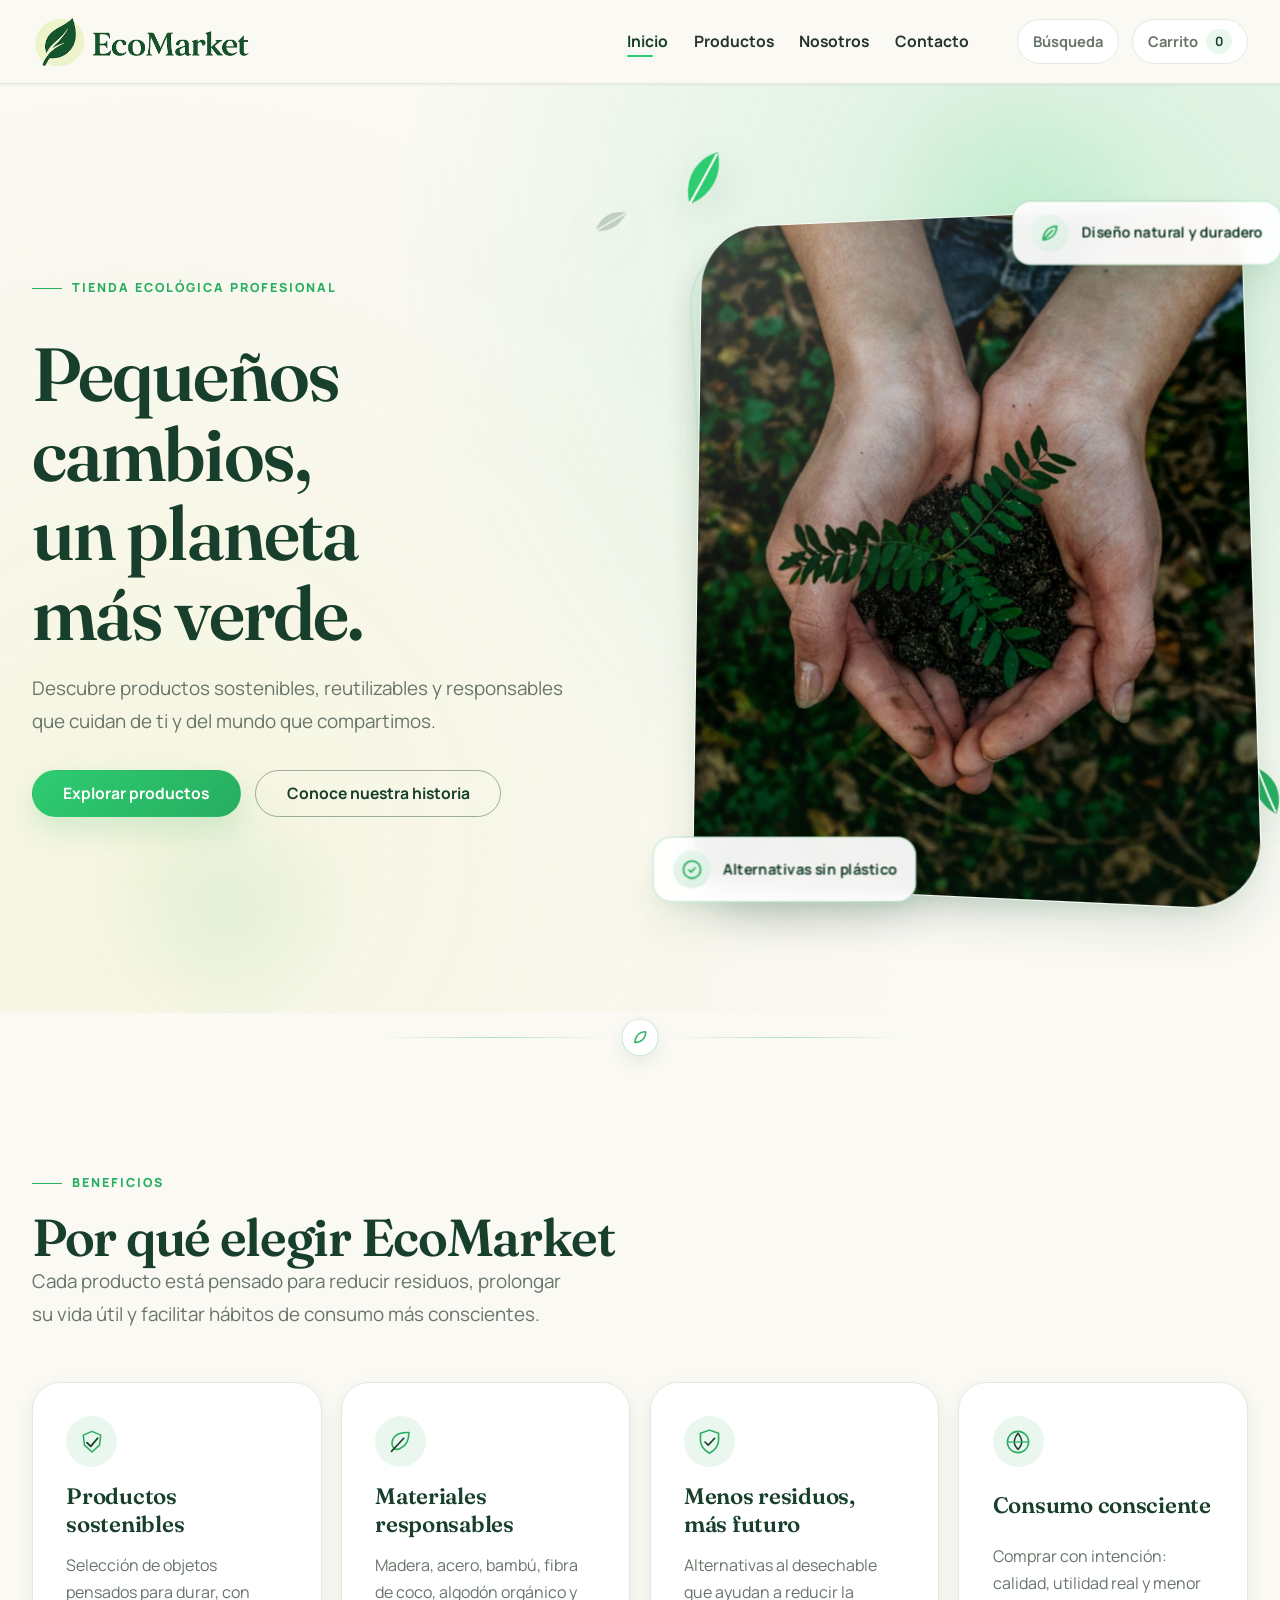
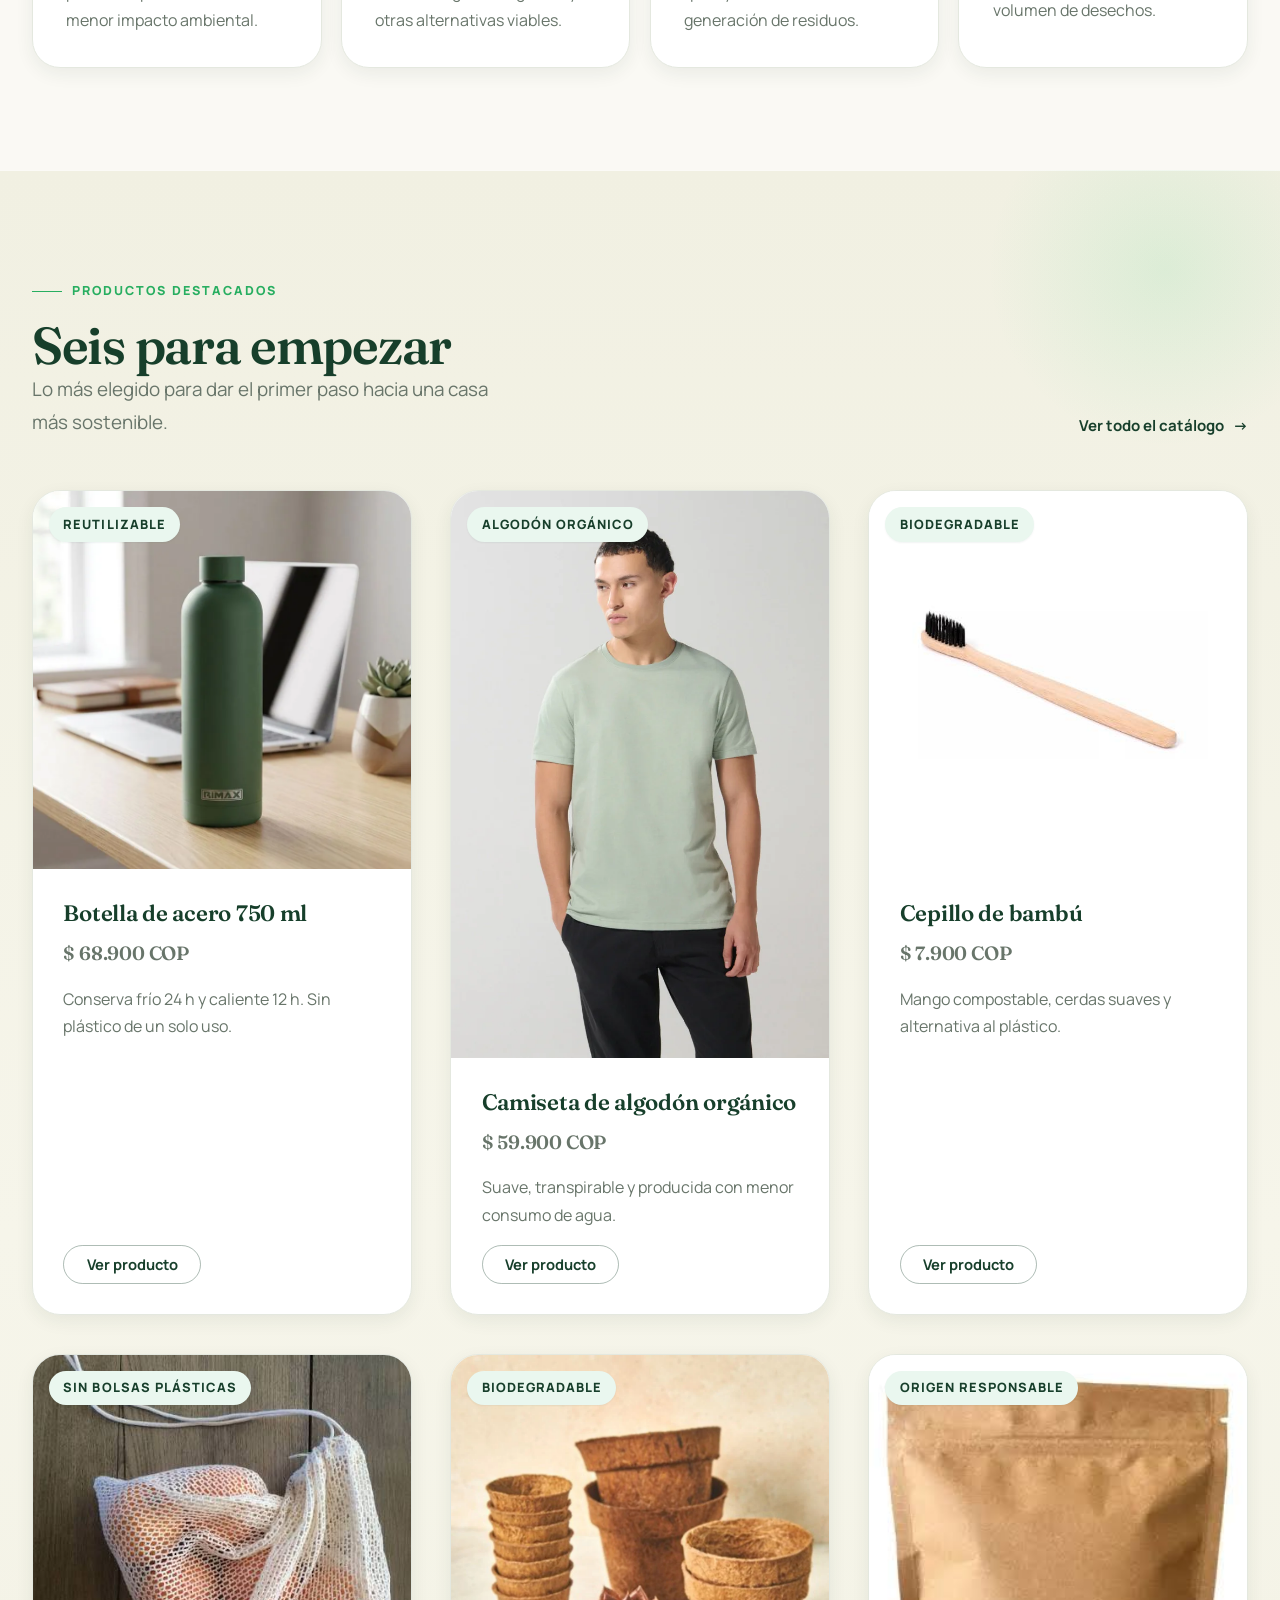
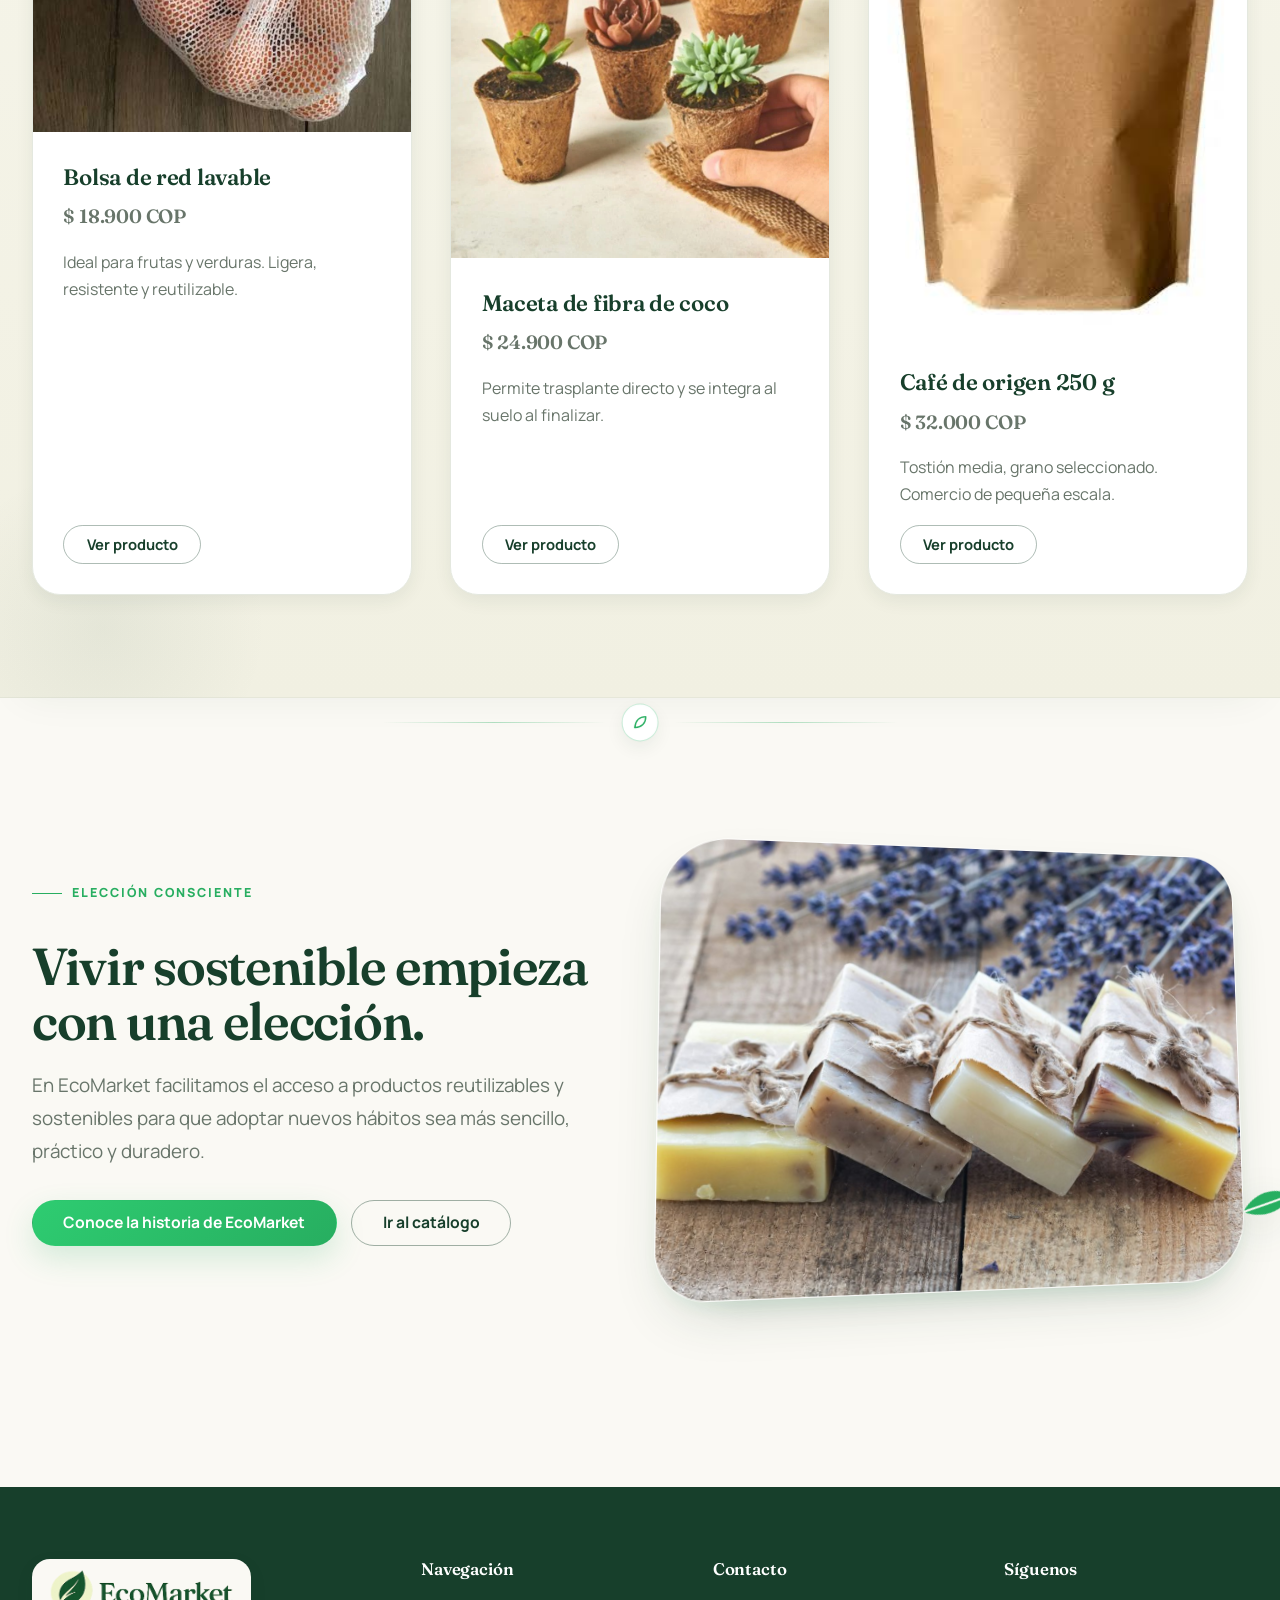
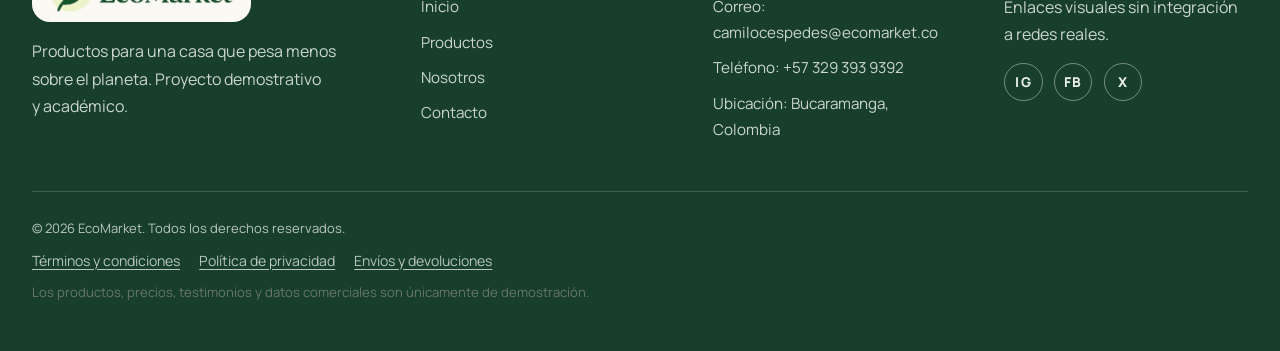
==== index.html @ c34a841c "first commit" ====
<!doctype html>
<html lang="es">
  <head>
    <meta charset="utf-8" />
    <meta name="viewport" content="width=device-width, initial-scale=1" />
    <title>Inicio | EcoMarket</title>
    <meta
      name="description"
      content="EcoMarket: tienda en línea de productos ecológicos, reutilizables y sostenibles para un consumo consciente."
    />
    <link rel="preconnect" href="https://fonts.googleapis.com" />
    <link rel="preconnect" href="https://fonts.gstatic.com" crossorigin />
    <link
      href="https://fonts.googleapis.com/css2?family=Fraunces:wght@500;600;700&family=Manrope:wght@400;500;600;700&display=swap"
      rel="stylesheet"
    />
    <link rel="stylesheet" href="css/main.css" />
    <link rel="stylesheet" href="css/layout.css" />
    <link rel="stylesheet" href="css/components.css" />
    <link rel="stylesheet" href="css/animations.css" />
    <link rel="icon" type="image/svg+xml" href="img/icons/ecomarket-icon.svg" />
    <link rel="alternate icon" href="img/icons/ecomarket-icon.svg" />
  </head>
  <body>
    <a href="#contenido" class="saltar">Saltar al contenido</a>
    <header class="cabecera">
      <div class="cabecera__contenedor">
        <a class="brand" href="index.html" aria-label="EcoMarket, ir al inicio">
          <img class="brand__logo" src="img/logo.png" alt="EcoMarket" />
        </a>
        <input type="checkbox" id="menu-toggle" class="menu-toggle" />
        <label for="menu-toggle" class="menu-boton">
          <span class="menu-boton__lineas">
            <span></span>
            <span></span>
            <span></span>
          </span>
          <span>Menú</span>
        </label>
        <nav class="navegacion" aria-label="Navegación principal">
          <ul class="navegacion__lista">
            <li>
              <a href="index.html" class="navegacion__enlace" aria-current="page"
                >Inicio</a
              >
            </li>
            <li>
              <a href="views/productos.html" class="navegacion__enlace">Productos</a>
            </li>
            <li>
              <a href="views/sobre-nosotros.html" class="navegacion__enlace">Nosotros</a>
            </li>
            <li>
              <a href="views/contacto.html" class="navegacion__enlace">Contacto</a>
            </li>
          </ul>
          <div class="navegacion__acciones">
            <a href="#destacados" class="accion-visual" aria-label="Ir a productos destacados">
              <span>Búsqueda</span>
            </a>
            <a href="#destacados" class="accion-visual" aria-label="Ver carrito de compras">
              <span>Carrito</span>
              <span class="accion-visual__punto">0</span>
            </a>
          </div>
        </nav>
      </div>
    </header>
    <main id="contenido">
      <section class="hero">
        <div class="hero__ambiente" aria-hidden="true">
          <span class="hero__orbe hero__orbe--uno"></span>
          <span class="hero__orbe hero__orbe--dos"></span>
          <span class="hoja-3d hoja-3d--tres">
            <svg viewBox="0 0 64 64" fill="none">
              <path
                d="M54 10C32 10 14 24 12 48c24-2 38-20 42-38Z"
                fill="currentColor"
              />
              <path
                d="M12 48C26 36 38 24 52 12"
                stroke="#faf9f4"
                stroke-width="2.5"
                stroke-linecap="round"
              />
            </svg>
          </span>
        </div>
        <div class="contenedor hero__contenedor">
          <div class="hero__contenido parallax-hero-text">
            <span class="eyebrow">Tienda ecológica profesional</span>
            <h1>Pequeños cambios, un planeta más verde.</h1>
            <p class="lead">
              Descubre productos sostenibles, reutilizables y responsables que cuidan
              de ti y del mundo que compartimos.
            </p>
            <div class="hero__acciones">
              <a href="views/productos.html" class="btn btn--primario">
                Explorar productos
              </a>
              <a href="views/sobre-nosotros.html" class="btn btn--secundario">
                Conoce nuestra historia
              </a>
            </div>
          </div>
          <div class="hero__media">
            <div class="hero__capa-fondo parallax-hero-bg" aria-hidden="true"></div>
            <span class="hoja-3d hoja-3d--uno" aria-hidden="true">
              <svg viewBox="0 0 64 64" fill="none">
                <path
                  d="M54 10C30 10 12 26 10 52c26-2 42-20 44-42Z"
                  fill="currentColor"
                />
                <path
                  d="M11 51C25 38 39 25 52 12"
                  stroke="#faf9f4"
                  stroke-width="2.5"
                  stroke-linecap="round"
                />
              </svg>
            </span>
            <span class="hoja-3d hoja-3d--dos" aria-hidden="true">
              <svg viewBox="0 0 64 64" fill="none">
                <path
                  d="M12 12c24 0 40 16 42 40C28 50 14 34 12 12Z"
                  fill="currentColor"
                />
                <path
                  d="M52 50C38 38 25 25 14 14"
                  stroke="#faf9f4"
                  stroke-width="2.5"
                  stroke-linecap="round"
                />
              </svg>
            </span>
            <div class="hero__insignia-3d hero__insignia-3d--superior" aria-hidden="true">
              <span class="hero__insignia-icono">
                <svg viewBox="0 0 24 24" fill="none">
                  <path
                    d="M20 4C11 4 5 10 4 20c10-1 16-7 16-16Z"
                    stroke="currentColor"
                    stroke-width="2"
                    stroke-linejoin="round"
                  />
                  <path
                    d="M4 20L15 9"
                    stroke="currentColor"
                    stroke-width="2"
                    stroke-linecap="round"
                  />
                </svg>
              </span>
              <span>Diseño natural y duradero</span>
            </div>
            <div class="hero__marco parallax-hero-media">
              <img
                src="img/hero/hero-manos.jpg"
                alt="Manos sosteniendo productos reutilizables en un entorno natural"
                loading="eager"
              />
            </div>
            <div class="hero__insignia-3d hero__insignia-3d--inferior" aria-hidden="true">
              <span class="hero__insignia-icono">
                <svg viewBox="0 0 24 24" fill="none">
                  <path
                    d="M12 22c5.523 0 10-4.477 10-10S17.523 2 12 2 2 6.477 2 12s4.477 10 10 10Z"
                    stroke="currentColor"
                    stroke-width="2"
                  />
                  <path
                    d="m8.5 12.5 2.5 2.5 4.5-5"
                    stroke="currentColor"
                    stroke-width="2"
                    stroke-linecap="round"
                    stroke-linejoin="round"
                  />
                </svg>
              </span>
              <span>Alternativas sin plástico</span>
            </div>
          </div>
        </div>
      </section>

      <div class="separador-organico" aria-hidden="true">
        <span class="separador-organico__hoja">
          <svg viewBox="0 0 24 24" fill="none">
            <path
              d="M19 5C11 5 6 10 5 19c9-1 14-6 14-14Z"
              stroke="currentColor"
              stroke-width="1.8"
              stroke-linejoin="round"
            />
          </svg>
        </span>
      </div>

      <section class="seccion scroll-reveal">
        <div class="contenedor">
          <div class="encabezado-seccion scroll-title">
            <div>
              <span class="eyebrow">Beneficios</span>
              <h2>Por qué elegir EcoMarket</h2>
              <p class="lead">
                Cada producto está pensado para reducir residuos, prolongar su vida
                útil y facilitar hábitos de consumo más conscientes.
              </p>
            </div>
          </div>
          <ul class="malla-beneficios">
            <li class="tarjeta-beneficio scroll-card">
              <span class="tarjeta-beneficio__icono">
                <img
                  src="img/icons/sostenible}.svg"
                  alt="Icono de productos sostenibles"
                />
              </span>
              <h3>Productos sostenibles</h3>
              <p>
                Selección de objetos pensados para durar, con menor impacto
                ambiental.
              </p>
            </li>
            <li class="tarjeta-beneficio scroll-card">
              <span class="tarjeta-beneficio__icono">
                <img
                  src="img/icons/materiales.svg"
                  alt="Icono de materiales responsables"
                />
              </span>
              <h3>Materiales responsables</h3>
              <p>
                Madera, acero, bambú, fibra de coco, algodón orgánico y otras
                alternativas viables.
              </p>
            </li>
            <li class="tarjeta-beneficio scroll-card">
              <span class="tarjeta-beneficio__icono">
                <img
                  src="img/icons/menos residuos.svg"
                  alt="Icono de menos residuos"
                />
              </span>
              <h3>Menos residuos, más futuro</h3>
              <p>
                Alternativas al desechable que ayudan a reducir la generación de
                residuos.
              </p>
            </li>
            <li class="tarjeta-beneficio scroll-card">
              <span class="tarjeta-beneficio__icono">
                <img
                  src="img/icons/consumocomsiente.svg"
                  alt="Icono de consumo consciente"
                />
              </span>
              <h3>Consumo consciente</h3>
              <p>
                Comprar con intención: calidad, utilidad real y menor volumen de
                desechos.
              </p>
            </li>
          </ul>
        </div>
      </section>

      <section class="seccion seccion--suave" id="destacados">
        <div class="contenedor">
          <div class="encabezado-seccion encabezado-seccion--entre scroll-title">
            <div>
              <span class="eyebrow">Productos destacados</span>
              <h2>Seis para empezar</h2>
              <p class="lead">
                Lo más elegido para dar el primer paso hacia una casa más
                sostenible.
              </p>
            </div>
            <a href="views/productos.html" class="enlace-flecha">
              Ver todo el catálogo <span aria-hidden="true">→</span>
            </a>
          </div>
          <ul class="malla-destacados">
            <li class="tarjeta-producto scroll-card">
              <div class="tarjeta-producto__media">
                <img
                  class="scroll-image-product"
                  src="img/products/botella-ecologica.webp"
                  alt="Botella de acero inoxidable 750 ml"
                  loading="lazy"
                />
                <span class="etiqueta etiqueta--eco">Reutilizable</span>
              </div>
              <div class="tarjeta-producto__contenido">
                <div class="tarjeta-producto__cabecera">
                  <h3>Botella de acero 750 ml</h3>
                  <p class="precio">$ 68.900 COP</p>
                </div>
                <p>Conserva frío 24 h y caliente 12 h. Sin plástico de un solo uso.</p>
                <a href="views/productos.html" class="btn btn--terciario"
                  >Ver producto</a
                >
              </div>
            </li>
            <li class="tarjeta-producto scroll-card">
              <div class="tarjeta-producto__media">
                <img
                  class="scroll-image-product"
                  src="img/products/camiseta-estampada-algodon.webp"
                  alt="Camiseta de algodón orgánico"
                  loading="lazy"
                />
                <span class="etiqueta etiqueta--eco">Algodón orgánico</span>
              </div>
              <div class="tarjeta-producto__contenido">
                <div class="tarjeta-producto__cabecera">
                  <h3>Camiseta de algodón orgánico</h3>
                  <p class="precio">$ 59.900 COP</p>
                </div>
                <p>Suave, transpirable y producida con menor consumo de agua.</p>
                <a href="views/productos.html" class="btn btn--terciario"
                  >Ver producto</a
                >
              </div>
            </li>
            <li class="tarjeta-producto scroll-card">
              <div class="tarjeta-producto__media">
                <img
                  class="scroll-image-product"
                  src="img/products/cepillobambu.jpg"
                  alt="Cepillo dental de bambú"
                  loading="lazy"
                />
                <span class="etiqueta etiqueta--eco">Biodegradable</span>
              </div>
              <div class="tarjeta-producto__contenido">
                <div class="tarjeta-producto__cabecera">
                  <h3>Cepillo de bambú</h3>
                  <p class="precio">$ 7.900 COP</p>
                </div>
                <p>Mango compostable, cerdas suaves y alternativa al plástico.</p>
                <a href="views/productos.html" class="btn btn--terciario"
                  >Ver producto</a
                >
              </div>
            </li>
            <li class="tarjeta-producto scroll-card">
              <div class="tarjeta-producto__media">
                <img
                  class="scroll-image-product"
                  src="img/products/bolsa-mallas.jpg"
                  alt="Bolsa de red lavable"
                  loading="lazy"
                />
                <span class="etiqueta etiqueta--eco">Sin bolsas plásticas</span>
              </div>
              <div class="tarjeta-producto__contenido">
                <div class="tarjeta-producto__cabecera">
                  <h3>Bolsa de red lavable</h3>
                  <p class="precio">$ 18.900 COP</p>
                </div>
                <p>Ideal para frutas y verduras. Ligera, resistente y reutilizable.</p>
                <a href="views/productos.html" class="btn btn--terciario"
                  >Ver producto</a
                >
              </div>
            </li>
            <li class="tarjeta-producto scroll-card">
              <div class="tarjeta-producto__media">
                <img
                  class="scroll-image-product"
                  src="img/products/maceta.webp"
                  alt="Maceta de fibra de coco"
                  loading="lazy"
                />
                <span class="etiqueta etiqueta--eco">Biodegradable</span>
              </div>
              <div class="tarjeta-producto__contenido">
                <div class="tarjeta-producto__cabecera">
                  <h3>Maceta de fibra de coco</h3>
                  <p class="precio">$ 24.900 COP</p>
                </div>
                <p>Permite trasplante directo y se integra al suelo al finalizar.</p>
                <a href="views/productos.html" class="btn btn--terciario"
                  >Ver producto</a
                >
              </div>
            </li>
            <li class="tarjeta-producto scroll-card">
              <div class="tarjeta-producto__media">
                <img
                  class="scroll-image-product"
                  src="img/products/bolsacafe.jpg"
                  alt="Café de origen tostado"
                  loading="lazy"
                />
                <span class="etiqueta etiqueta--eco">Origen responsable</span>
              </div>
              <div class="tarjeta-producto__contenido">
                <div class="tarjeta-producto__cabecera">
                  <h3>Café de origen 250 g</h3>
                  <p class="precio">$ 32.000 COP</p>
                </div>
                <p>Tostión media, grano seleccionado. Comercio de pequeña escala.</p>
                <a href="views/productos.html" class="btn btn--terciario"
                  >Ver producto</a
                >
              </div>
            </li>
          </ul>
        </div>
      </section>

      <div class="separador-organico" aria-hidden="true">
        <span class="separador-organico__hoja">
          <svg viewBox="0 0 24 24" fill="none">
            <path
              d="M19 5C11 5 6 10 5 19c9-1 14-6 14-14Z"
              stroke="currentColor"
              stroke-width="1.8"
              stroke-linejoin="round"
            />
          </svg>
        </span>
      </div>

      <section class="seccion">
        <div class="contenedor">
          <div class="bloque-sostenible scroll-section">
            <div class="bloque-sostenible__contenido scroll-reveal">
              <span class="eyebrow">Elección consciente</span>
              <h2>Vivir sostenible empieza con una elección.</h2>
              <p class="lead">
                En EcoMarket facilitamos el acceso a productos reutilizables y
                sostenibles para que adoptar nuevos hábitos sea más sencillo,
                práctico y duradero.
              </p>
              <div class="hero__acciones">
                <a href="views/sobre-nosotros.html" class="btn btn--primario">
                  Conoce la historia de EcoMarket
                </a>
                <a href="views/productos.html" class="btn btn--secundario">
                  Ir al catálogo
                </a>
              </div>
            </div>
            <div class="bloque-sostenible__media">
              <div class="hero__capa-fondo" aria-hidden="true"></div>
              <span class="hoja-3d hoja-3d--dos" aria-hidden="true">
                <svg viewBox="0 0 64 64" fill="none">
                  <path
                    d="M54 10C30 10 12 26 10 52c26-2 42-20 44-42Z"
                    fill="currentColor"
                  />
                  <path
                    d="M11 51C25 38 39 25 52 12"
                    stroke="#faf9f4"
                    stroke-width="2.5"
                    stroke-linecap="round"
                  />
                </svg>
              </span>
              <div class="bloque-sostenible__marco">
                <img
                  class="scroll-image"
                  src="img/hero/materiales-jabones.jpg"
                  alt="Jabones sólidos, esponjas naturales y productos de cuidado personal ecológicos"
                  loading="lazy"
                />
              </div>
            </div>
          </div>
        </div>
      </section>
    </main>

    <footer class="pie">
      <div class="contenedor pie__contenedor">
        <div class="pie__superior">
          <div class="pie__marca">
            <a class="brand brand--footer" href="index.html" aria-label="EcoMarket, ir al inicio">
              <img class="brand__logo brand__logo--footer" src="img/logo.png" alt="EcoMarket" />
            </a>
            <p class="pie__texto">
              Productos para una casa que pesa menos sobre el planeta. Proyecto
              demostrativo y académico.
            </p>
          </div>
          <div class="pie__bloque">
            <h3 class="pie__titulo">Navegación</h3>
            <ul class="pie__lista">
              <li><a href="index.html">Inicio</a></li>
              <li><a href="views/productos.html">Productos</a></li>
              <li><a href="views/sobre-nosotros.html">Nosotros</a></li>
              <li><a href="views/contacto.html">Contacto</a></li>
            </ul>
          </div>
          <div class="pie__bloque">
            <h3 class="pie__titulo">Contacto</h3>
            <ul class="pie__lista">
              <li>Correo: camilocespedes@ecomarket.co</li>
              <li>Teléfono: +57 329 393 9392</li>
              <li>Ubicación: Bucaramanga, Colombia</li>
            </ul>
          </div>
          <div class="pie__bloque">
            <h3 class="pie__titulo">Síguenos</h3>
            <p class="pie__texto">
              Enlaces visuales sin integración a redes reales.
            </p>
            <ul class="pie__redes">
              <li>
                <a
                  class="pie__red"
                  href="https://www.instagram.com/?hl=es"
                  aria-label="Instagram (enlace demostrativo)"
                  >IG</a
                >
              </li>
              <li>
                <a
                  class="pie__red"
                  href="https://www.facebook.com/?locale=es_LA"
                  aria-label="Facebook (enlace demostrativo)"
                  >FB</a
                >
              </li>
              <li>
                <a
                  class="pie__red"
                  href="https://x.com/?lang=es"
                  aria-label="X (enlace demostrativo)"
                  >X</a
                >
              </li>
            </ul>
          </div>
        </div>
        <div class="pie__inferior">
          <small>© 2026 EcoMarket. Todos los derechos reservados.</small>
          <div class="pie__legal">
            <a href="#">Términos y condiciones </a>
            <a href="#">Política de privacidad </a>
            <a href="#">Envíos y devoluciones </a>
          </div>
          <p class="nota">
            Los productos, precios, testimonios y datos comerciales son
            únicamente de demostración.
          </p>
        </div>
      </div>
    </footer>
  </body>
</html>
---- css/main.css ----
/* ==========================================================================
   EcoMarket — main.css
   Reset, variables, tipografía y estilos globales.
   Proyecto de demostración: HTML5 + CSS3, sin JavaScript.
   ========================================================================== */

/* --------------------------------------------------------------------------
   1. Variables de diseño
   -------------------------------------------------------------------------- */
:root {
  /* Paleta de marca */
  --verde: #2ecc71;
  --verde-oscuro: #27ae60;
  --verde-profundo: #173f2b;
  --beige: #f5f5dc;
  --fondo: #faf9f4;
  --blanco: #ffffff;
  --texto: #26352b;
  --texto-suave: #68756a;
  --borde: #e4e8df;

  /* Tintes derivados para superficies y estados */
  --verde-tinte: #eaf7ef;
  --verde-tinte-2: #dcefe3;
  --beige-suave: #f1f0e2;
  --beige-oscuro: #e9e7d5;
  --rojo: #b4453c;
  --rojo-tinte: #fbeeec;
  --ambar: #c98a3c;

  /* Tipografía */
  --fuente-titulo: "Fraunces", "Iowan Old Style", "Palatino Linotype",
    "Book Antiqua", Georgia, serif;
  --fuente-texto: "Manrope", "Segoe UI", system-ui, -apple-system, sans-serif;

  /* Medidas y ritmo */
  --ancho: 1240px;
  --radio-xs: 8px;
  --radio-sm: 12px;
  --radio: 18px;
  --radio-lg: 28px;
  --radio-xl: 40px;
  --radio-full: 999px;
  --seccion: clamp(3.75rem, 8vw, 7rem);
  --cabecera-alto: 5.2rem;

  /* Sombras suaves y profundidad 3D */
  --sombra-xs: 0 1px 2px rgba(23, 63, 43, 0.06);
  --sombra-sm: 0 6px 18px rgba(23, 63, 43, 0.07);
  --sombra-md: 0 14px 34px rgba(23, 63, 43, 0.1);
  --sombra-lg: 0 26px 60px rgba(23, 63, 43, 0.14);
  --sombra-3d: 0 22px 48px -12px rgba(23, 63, 43, 0.16),
    0 8px 20px -6px rgba(39, 174, 96, 0.1);
  --sombra-3d-hover: 0 32px 68px -12px rgba(23, 63, 43, 0.22),
    0 14px 28px -8px rgba(39, 174, 96, 0.16);

  /* Perspectiva y movimiento 3D */
  --perspectiva-hero: 1400px;
  --perspectiva-tarjeta: 1000px;
  --transicion: 220ms cubic-bezier(0.33, 1, 0.68, 1);
  --transicion-lenta: 420ms cubic-bezier(0.22, 1, 0.36, 1);
  --transicion-3d: 480ms cubic-bezier(0.22, 1, 0.36, 1);
}

/* --------------------------------------------------------------------------
   2. Reset moderno y base
   -------------------------------------------------------------------------- */
*,
*::before,
*::after {
  box-sizing: border-box;
}

* {
  margin: 0;
}

html {
  scroll-behavior: smooth;
  -webkit-text-size-adjust: 100%;
  scroll-padding-top: calc(var(--cabecera-alto) + 1.5rem);
  overflow-x: clip;
}

body {
  min-height: 100vh;
  overflow-x: clip;
  background-color: var(--fondo);
  color: var(--texto);
  font-family: var(--fuente-texto);
  font-size: 1rem;
  line-height: 1.7;
  -webkit-font-smoothing: antialiased;
  text-rendering: optimizeLegibility;
}

img,
picture,
svg {
  display: block;
  max-width: 100%;
}

img {
  height: auto;
}

a {
  color: inherit;
  text-decoration: none;
}

ul,
ol {
  padding: 0;
  list-style: none;
}

button,
input,
select,
textarea {
  color: inherit;
  font: inherit;
}

button {
  border: 0;
  background: none;
  cursor: pointer;
}

fieldset {
  min-width: 0;
  padding: 0;
  border: 0;
}

legend {
  padding: 0;
}

table {
  border-collapse: collapse;
}

/* --------------------------------------------------------------------------
   3. Tipografía
   -------------------------------------------------------------------------- */
h1,
h2,
h3,
h4 {
  color: var(--verde-profundo);
  font-family: var(--fuente-titulo);
  font-weight: 600;
  line-height: 1.06;
  letter-spacing: -0.025em;
  text-wrap: balance;
}

h1 {
  font-size: clamp(2.55rem, 6.4vw, 4.7rem);
}

h2 {
  font-size: clamp(2rem, 4.4vw, 3.25rem);
}

h3 {
  font-size: clamp(1.15rem, 1.8vw, 1.4rem);
  line-height: 1.25;
  letter-spacing: -0.012em;
}

h4 {
  font-size: 1.05rem;
  line-height: 1.35;
  letter-spacing: -0.005em;
}

p {
  text-wrap: pretty;
}

strong {
  font-weight: 700;
}

em {
  font-style: italic;
}

small {
  font-size: 0.8125rem;
}

::selection {
  background-color: var(--verde);
  color: var(--verde-profundo);
}

/* --------------------------------------------------------------------------
   4. Estructura global
   -------------------------------------------------------------------------- */
.contenedor {
  width: min(100% - 2.5rem, var(--ancho));
  margin-inline: auto;
}

@media (min-width: 48rem) {
  .contenedor {
    width: min(100% - 4rem, var(--ancho));
  }
}

.seccion {
  position: relative;
  padding-block: var(--seccion);
}

.seccion--compacta {
  padding-block: clamp(2.5rem, 5vw, 4.5rem);
}

.seccion--beige {
  background-color: var(--beige-suave);
}

.seccion--verde {
  background-color: var(--verde-tinte);
}

/* --------------------------------------------------------------------------
   5. Utilidades y accesibilidad
   -------------------------------------------------------------------------- */
.visually-hidden {
  position: absolute !important;
  width: 1px !important;
  height: 1px !important;
  padding: 0 !important;
  margin: -1px !important;
  overflow: hidden !important;
  clip: rect(0 0 0 0) !important;
  clip-path: inset(50%) !important;
  white-space: nowrap !important;
  border: 0 !important;
}

.saltar {
  position: fixed;
  top: 0.75rem;
  left: 0.75rem;
  z-index: 200;
  padding: 0.75rem 1.15rem;
  border-radius: var(--radio-full);
  background-color: var(--verde-profundo);
  color: var(--blanco);
  font-size: 0.9rem;
  font-weight: 700;
  transform: translateY(-160%);
  transition: transform var(--transicion);
}

.saltar:focus-visible {
  transform: translateY(0);
}

:focus-visible {
  outline: 3px solid var(--verde-oscuro);
  outline-offset: 3px;
  border-radius: 4px;
}

/* --------------------------------------------------------------------------
   6. Patrones de texto reutilizables
   -------------------------------------------------------------------------- */
.eyebrow {
  display: inline-flex;
  align-items: center;
  gap: 0.6rem;
  margin-bottom: 1.15rem;
  color: var(--verde-oscuro);
  font-size: 0.78rem;
  font-weight: 800;
  letter-spacing: 0.16em;
  line-height: 1.3;
  text-transform: uppercase;
}

.eyebrow::before {
  width: 1.9rem;
  height: 1px;
  background-color: currentColor;
  content: "";
}

.eyebrow--claro {
  color: var(--verde);
}

.eyebrow--claro::before {
  background-color: currentColor;
}

.lead {
  max-width: 46ch;
  color: var(--texto-suave);
  font-size: clamp(1.03rem, 1.5vw, 1.18rem);
  line-height: 1.75;
}

.nota {
  color: var(--texto-suave);
  font-size: 0.82rem;
  line-height: 1.6;
}

.nota a {
  color: var(--verde-oscuro);
  font-weight: 700;
  text-decoration: underline;
  text-decoration-thickness: 1px;
  text-underline-offset: 3px;
}

.enlace-flecha {
  display: inline-flex;
  align-items: center;
  gap: 0.55rem;
  color: var(--verde-profundo);
  font-size: 0.94rem;
  font-weight: 700;
  transition: color var(--transicion);
}

.enlace-flecha span {
  transition: transform var(--transicion);
}

.enlace-flecha:hover {
  color: var(--verde-oscuro);
}

.enlace-flecha:hover span {
  transform: translateX(4px);
}

/* --------------------------------------------------------------------------
   7. Preferencias del sistema
   -------------------------------------------------------------------------- */
@media (prefers-reduced-motion: reduce) {
  html {
    scroll-behavior: auto;
  }

  *,
  *::before,
  *::after {
    scroll-behavior: auto !important;
    animation-duration: 0.01ms !important;
    animation-iteration-count: 1 !important;
    transition-duration: 0.01ms !important;
  }
}
---- css/layout.css ----
/* ==========================================================================
   EcoMarket — layout.css
   Encabezado, navegación, estructura de secciones, grids, pie de página.
   ========================================================================== */

/* --------------------------------------------------------------------------
   1. Encabezado y navegación
   -------------------------------------------------------------------------- */
.cabecera {
  position: sticky;
  top: 0;
  z-index: 90;
  width: 100%;
  background-color: rgba(250, 249, 244, 0.98);
  backdrop-filter: blur(12px);
  -webkit-backdrop-filter: blur(12px);
  border-bottom: 1px solid var(--borde);
  box-shadow: var(--sombra-xs);
}

.cabecera__contenedor {
  display: flex;
  flex-wrap: wrap;
  align-items: center;
  gap: 0.6rem 1rem;
  justify-content: space-between;
  width: min(100% - 2.5rem, var(--ancho));
  margin-inline: auto;
  min-height: var(--cabecera-alto);
}

@media (min-width: 48rem) {
  .cabecera__contenedor {
    width: min(100% - 4rem, var(--ancho));
    flex-wrap: nowrap;
    gap: 1.5rem;
  }
}

/* Logotipo */
.marca {
  display: inline-flex;
  align-items: center;
  gap: 0.7rem;
  color: var(--verde-profundo);
  font-family: var(--fuente-titulo);
  font-size: clamp(1.25rem, 2vw, 1.5rem);
  font-weight: 600;
  letter-spacing: -0.02em;
}

.marca__simbolo {
  display: inline-flex;
  align-items: center;
  justify-content: center;
  width: 2.2rem;
  height: 2.2rem;
  border-radius: 50%;
  background: radial-gradient(circle at 30% 30%, var(--verde), var(--verde-oscuro));
  box-shadow: inset 0 1px 2px rgba(255, 255, 255, 0.25);
  position: relative;
}

.marca__hoja {
  width: 1.25rem;
  height: 1.25rem;
  color: var(--blanco);
}

.marca__texto {
  line-height: 1;
}

/* Menú móvil con checkbox */
.menu-toggle {
  position: absolute;
  width: 1px;
  height: 1px;
  padding: 0;
  margin: -1px;
  overflow: hidden;
  clip: rect(0 0 0 0);
  clip-path: inset(50%);
  white-space: nowrap;
  border: 0;
}

.menu-boton {
  display: inline-flex;
  align-items: center;
  gap: 0.5rem;
  padding: 0.5rem 0.9rem;
  border-radius: var(--radio-full);
  border: 1px solid var(--borde);
  background-color: var(--blanco);
  color: var(--texto);
  font-size: 0.9rem;
  font-weight: 700;
  transition: border-color var(--transicion), background-color var(--transicion),
    color var(--transicion);
}

.menu-boton:hover {
  border-color: rgba(39, 174, 96, 0.6);
}

.menu-toggle:focus-visible + .menu-boton {
  outline: 3px solid var(--verde-oscuro);
  outline-offset: 3px;
}

.menu-boton__lineas {
  display: inline-flex;
  flex-direction: column;
  gap: 0.28rem;
}

.menu-boton__lineas span {
  width: 1rem;
  height: 2px;
  border-radius: 1px;
  background-color: currentColor;
}

@media (min-width: 64rem) {
  .menu-boton {
    display: none;
  }
}

/* Navegación */
.navegacion {
  display: none;
  flex-basis: 100%;
  flex-direction: column;
  gap: 1rem;
  padding-block: 0.5rem 1rem;
  border-top: 1px solid var(--borde);
}

.menu-toggle:checked ~ .navegacion {
  display: flex;
}

.navegacion__lista {
  display: flex;
  flex-direction: column;
  gap: 0.2rem;
}

.navegacion__enlace {
  display: inline-flex;
  align-items: center;
  padding: 0.6rem 0.2rem;
  border-radius: var(--radio-sm);
  font-size: 0.98rem;
  font-weight: 700;
  color: var(--texto);
  transition: color var(--transicion), background-color var(--transicion);
}

.navegacion__enlace:hover {
  color: var(--verde-profundo);
}

.navegacion__enlace[aria-current="page"] {
  color: var(--verde-profundo);
  position: relative;
}

.navegacion__enlace[aria-current="page"]::after {
  content: "";
  position: absolute;
  left: 0.2rem;
  bottom: 0.3rem;
  width: 1.6rem;
  height: 2px;
  border-radius: 1px;
  background-color: var(--verde);
}

.navegacion__acciones {
  display: flex;
  flex-wrap: wrap;
  align-items: center;
  gap: 0.8rem;
}

.accion-visual {
  display: inline-flex;
  align-items: center;
  gap: 0.5rem;
  padding: 0.55rem 0.95rem;
  border-radius: var(--radio-full);
  border: 1px solid var(--borde);
  background-color: var(--blanco);
  color: var(--texto-suave);
  font-size: 0.92rem;
  font-weight: 700;
  transition: color var(--transicion), border-color var(--transicion),
    background-color var(--transicion);
}

.accion-visual:hover {
  color: var(--verde-profundo);
  border-color: rgba(39, 174, 96, 0.7);
}

.accion-visual__punto {
  display: inline-flex;
  align-items: center;
  justify-content: center;
  min-width: 1.6rem;
  height: 1.6rem;
  padding-inline: 0.4rem;
  border-radius: var(--radio-full);
  background-color: var(--verde-tinte);
  color: var(--verde-profundo);
  font-size: 0.8rem;
}

@media (min-width: 64rem) {
  .navegacion {
    display: flex;
    flex-basis: auto;
    flex-direction: row;
    align-items: center;
    justify-content: flex-end;
    gap: 2rem;
    flex: 1;
    padding: 0;
    border-top: 0;
  }

  .navegacion__lista {
    flex-direction: row;
    gap: 1.6rem;
  }

  .navegacion__enlace {
    padding: 0.4rem 0;
  }

  .navegacion__enlace[aria-current="page"]::after {
    left: 0;
  }

  .navegacion__acciones {
    margin-left: 1rem;
  }
}

/* --------------------------------------------------------------------------
   2. Secciones y grids
   -------------------------------------------------------------------------- */
.encabezado-pagina {
  padding-top: clamp(2.5rem, 6vw, 4.5rem);
  padding-bottom: clamp(2rem, 4vw, 3rem);
}

.encabezado-pagina__contenido {
  display: grid;
  gap: 1rem;
}

.encabezado-pagina__texto {
  display: grid;
  gap: 1rem;
}

.malla-beneficios {
  display: grid;
  grid-template-columns: repeat(1, minmax(0, 1fr));
  gap: 1.2rem;
  perspective: var(--perspectiva-tarjeta);
}

@media (min-width: 36rem) {
  .malla-beneficios {
    grid-template-columns: repeat(2, minmax(0, 1fr));
  }
}

@media (min-width: 68rem) {
  .malla-beneficios {
    grid-template-columns: repeat(4, minmax(0, 1fr));
  }
}

.malla-destacados {
  display: grid;
  grid-template-columns: repeat(1, minmax(0, 1fr));
  gap: clamp(1.6rem, 3vw, 2.4rem);
  perspective: var(--perspectiva-tarjeta);
}

@media (min-width: 36rem) {
  .malla-destacados {
    grid-template-columns: repeat(2, minmax(0, 1fr));
  }
}

@media (min-width: 64rem) {
  .malla-destacados {
    grid-template-columns: repeat(3, minmax(0, 1fr));
  }
}

.malla-catalogo {
  display: grid;
  grid-template-columns: repeat(1, minmax(0, 1fr));
  gap: clamp(1.4rem, 3vw, 2.2rem);
  perspective: var(--perspectiva-tarjeta);
}

@media (min-width: 36rem) {
  .malla-catalogo {
    grid-template-columns: repeat(2, minmax(0, 1fr));
  }
}

@media (min-width: 58rem) {
  .malla-catalogo {
    grid-template-columns: repeat(3, minmax(0, 1fr));
  }
}

@media (min-width: 82rem) {
  .malla-catalogo {
    grid-template-columns: repeat(4, minmax(0, 1fr));
  }
}

.disposicion-catalogo {
  display: grid;
  gap: clamp(2rem, 4vw, 3.5rem);
  align-items: start;
}

@media (min-width: 64rem) {
  .disposicion-catalogo {
    grid-template-columns: minmax(0, 280px) minmax(0, 1fr);
  }
}

.barra-lateral {
  display: grid;
  gap: 1.8rem;
}

@media (min-width: 64rem) {
  .barra-lateral {
    position: sticky;
    top: calc(var(--cabecera-alto) + 1.5rem);
  }
}

.distribucion-contacto {
  display: grid;
  gap: clamp(2rem, 5vw, 4rem);
}

@media (min-width: 64rem) {
  .distribucion-contacto {
    grid-template-columns: minmax(0, 1.2fr) minmax(0, 0.9fr);
    align-items: start;
  }
}

.distribucion-sobre {
  display: grid;
  gap: clamp(2rem, 5vw, 4.5rem);
}

.distribucion-sobre__principal {
  display: grid;
  gap: clamp(2rem, 4vw, 4rem);
  align-items: center;
}

@media (min-width: 58rem) {
  .distribucion-sobre__principal {
    grid-template-columns: repeat(2, minmax(0, 1fr));
  }
}

.malla-principios {
  display: grid;
  grid-template-columns: repeat(1, minmax(0, 1fr));
  gap: 1.2rem;
  perspective: var(--perspectiva-tarjeta);
}

@media (min-width: 36rem) {
  .malla-principios {
    grid-template-columns: repeat(2, minmax(0, 1fr));
  }
}

@media (min-width: 72rem) {
  .malla-principios {
    grid-template-columns: repeat(4, minmax(0, 1fr));
  }
}

.carrusel {
  display: grid;
  grid-auto-flow: column;
  grid-auto-columns: minmax(0, 88vw);
  gap: 1.2rem;
  overflow-x: auto;
  padding-block: 0.5rem 1rem;
  scroll-snap-type: x mandatory;
  scroll-padding-inline: 1.25rem;
  overscroll-behavior-x: contain;
}

.carrusel::-webkit-scrollbar {
  height: 8px;
}

.carrusel::-webkit-scrollbar-track {
  background: transparent;
}

.carrusel::-webkit-scrollbar-thumb {
  background-color: rgba(39, 174, 96, 0.4);
  border-radius: var(--radio-full);
}

@media (min-width: 36rem) {
  .carrusel {
    grid-auto-columns: minmax(0, 420px);
    scroll-padding-inline: 2rem;
  }
}

@media (min-width: 48rem) {
  .carrusel {
    grid-auto-columns: minmax(0, 440px);
  }
}

.carrusel__elemento {
  scroll-snap-align: start;
}

/* --------------------------------------------------------------------------
   3. Pie de página
   -------------------------------------------------------------------------- */
.pie {
  margin-top: var(--seccion);
  background-color: var(--verde-profundo);
  color: var(--blanco);
}

.pie__contenedor {
  display: grid;
  gap: clamp(2rem, 4vw, 3rem);
  padding-block: clamp(2.8rem, 6vw, 4.5rem) clamp(2rem, 4vw, 3rem);
}

.pie__superior {
  display: grid;
  gap: clamp(2rem, 4vw, 3rem);
}

@media (min-width: 58rem) {
  .pie__superior {
    grid-template-columns: minmax(0, 1.4fr) repeat(3, minmax(0, 1fr));
    align-items: start;
  }
}

.pie__marca {
  display: grid;
  gap: 1rem;
}

.pie__marca .marca {
  color: var(--blanco);
}

.pie__marca .marca__simbolo {
  background: radial-gradient(circle at 30% 30%, var(--verde), #1f8f4c);
}

.pie__texto {
  max-width: 36ch;
  color: rgba(255, 255, 255, 0.78);
}

.pie__bloque {
  display: grid;
  gap: 0.9rem;
}

.pie__titulo {
  color: var(--blanco);
  font-family: var(--fuente-titulo);
  font-size: 1.05rem;
  font-weight: 600;
  letter-spacing: -0.01em;
}

.pie__lista {
  display: grid;
  gap: 0.6rem;
}

.pie__lista a,
.pie__lista li {
  color: rgba(255, 255, 255, 0.78);
  font-size: 0.95rem;
  transition: color var(--transicion);
}

.pie__lista a:hover {
  color: var(--blanco);
}

.pie__redes {
  display: flex;
  flex-wrap: wrap;
  gap: 0.7rem;
}

.pie__red {
  display: inline-flex;
  align-items: center;
  justify-content: center;
  width: 2.4rem;
  height: 2.4rem;
  border-radius: 50%;
  border: 1px solid rgba(255, 255, 255, 0.4);
  color: rgba(255, 255, 255, 0.9);
  font-size: 0.85rem;
  font-weight: 800;
  letter-spacing: 0.08em;
  text-transform: uppercase;
  transition: background-color var(--transicion), color var(--transicion),
    border-color var(--transicion), transform var(--transicion);
}

.pie__red:hover {
  background-color: var(--verde);
  border-color: var(--verde);
  color: var(--verde-profundo);
  transform: scale(1.08);
}

.pie__inferior {
  display: flex;
  flex-direction: column;
  gap: 0.6rem;
  padding-top: 1.6rem;
  border-top: 1px solid rgba(255, 255, 255, 0.18);
  color: rgba(255, 255, 255, 0.7);
  font-size: 0.88rem;
}

.pie__legal {
  display: flex;
  flex-wrap: wrap;
  gap: 0.8rem 1.2rem;
}

.pie__legal a {
  color: rgba(255, 255, 255, 0.7);
  text-decoration: underline;
  text-decoration-thickness: 1px;
  text-underline-offset: 3px;
  transition: color var(--transicion);
}

.pie__legal a:hover {
  color: var(--blanco);
}
---- css/components.css ----
/* ==========================================================================
   EcoMarket — components.css
   Botones, tarjetas, formularios, filtros, favoritos y elementos reutilizables.
   ========================================================================== */

/* --------------------------------------------------------------------------
   1. Botones
   -------------------------------------------------------------------------- */
.btn {
  display: inline-flex;
  align-items: center;
  justify-content: center;
  gap: 0.5rem;
  padding: 0.9rem 1.9rem;
  border-radius: var(--radio-full);
  border: 1px solid transparent;
  font-size: 0.98rem;
  font-weight: 700;
  line-height: 1;
  text-align: center;
  transition: transform var(--transicion), box-shadow var(--transicion),
    background-color var(--transicion), color var(--transicion),
    border-color var(--transicion);
}

.btn--primario {
  background: linear-gradient(135deg, var(--verde) 0%, var(--verde-oscuro) 100%);
  color: var(--blanco);
  box-shadow: 0 12px 30px rgba(39, 174, 96, 0.18);
}

.btn--primario:hover {
  transform: translateY(-3px);
  box-shadow: 0 16px 36px rgba(39, 174, 96, 0.24);
}

.btn--secundario {
  background-color: transparent;
  color: var(--verde-profundo);
  border-color: rgba(23, 63, 43, 0.4);
}

.btn--secundario:hover {
  background-color: rgba(46, 204, 113, 0.12);
  border-color: rgba(39, 174, 96, 0.9);
}

.btn--terciario {
  align-self: flex-start;
  padding: 0.7rem 1.4rem;
  border-radius: var(--radio-full);
  background-color: transparent;
  color: var(--verde-profundo);
  border-color: rgba(23, 63, 43, 0.35);
  font-size: 0.92rem;
}

.btn--terciario:hover {
  background-color: var(--verde-tinte);
}

.btn:focus-visible {
  outline: 3px solid var(--verde-oscuro);
  outline-offset: 3px;
}

/* --------------------------------------------------------------------------
   2. Encabezados de sección
   -------------------------------------------------------------------------- */
.encabezado-seccion {
  display: grid;
  gap: 1rem;
  margin-bottom: clamp(2rem, 4vw, 3.2rem);
}

.encabezado-seccion--entre {
  align-items: end;
}

@media (min-width: 48rem) {
  .encabezado-seccion--entre {
    grid-template-columns: minmax(0, 1fr) auto;
    gap: 1.5rem;
  }
}

/* --------------------------------------------------------------------------
   3. Tarjetas de beneficios (con profundidad 3D)
   -------------------------------------------------------------------------- */
.tarjeta-beneficio {
  position: relative;
  display: grid;
  gap: 0.9rem;
  padding: clamp(1.6rem, 2.6vw, 2.2rem);
  border-radius: var(--radio-lg);
  background-color: var(--blanco);
  border: 1px solid var(--borde);
  box-shadow: var(--sombra-sm);
  transform-style: preserve-3d;
  transition: transform var(--transicion-3d), translate var(--transicion-3d),
    scale var(--transicion-3d), box-shadow var(--transicion-3d),
    border-color var(--transicion);
}

.tarjeta-beneficio:hover {
  transform: translateY(-8px);
  translate: 0 -8px;
  box-shadow: var(--sombra-md);
  border-color: rgba(39, 174, 96, 0.5);
}

@media (hover: hover) and (pointer: fine) and (min-width: 48rem) {
  .tarjeta-beneficio:hover {
    transform: perspective(var(--perspectiva-tarjeta)) rotateX(4deg)
      rotateY(-4deg) translateY(-9px) translateZ(8px);
    translate: 0 -9px;
    scale: 1.015;
    box-shadow: var(--sombra-3d-hover);
  }

  .tarjeta-beneficio:hover .tarjeta-beneficio__icono {
    transform: translateZ(24px) translateY(-3px) scale(1.08);
    translate: 0 -3px;
    scale: 1.08;
    box-shadow: 0 10px 22px rgba(39, 174, 96, 0.22);
  }

  .tarjeta-beneficio:hover h3 {
    transform: translateZ(14px);
  }
}

.tarjeta-beneficio__icono {
  display: inline-flex;
  align-items: center;
  justify-content: center;
  width: 3.2rem;
  height: 3.2rem;
  border-radius: 50%;
  background-color: var(--verde-tinte);
  transition: transform var(--transicion-3d), box-shadow var(--transicion-3d),
    background-color var(--transicion);
}

.tarjeta-beneficio__icono img {
  width: 1.9rem;
  height: 1.9rem;
}

.tarjeta-beneficio h3 {
  transition: transform var(--transicion-3d);
}

.tarjeta-beneficio p {
  color: var(--texto-suave);
}

/* --------------------------------------------------------------------------
   4. Tarjetas de productos (con perspectiva y elevación 3D)
   -------------------------------------------------------------------------- */
.tarjeta-producto {
  position: relative;
  display: flex;
  flex-direction: column;
  height: 100%;
  border-radius: var(--radio-lg);
  background-color: var(--blanco);
  border: 1px solid var(--borde);
  box-shadow: var(--sombra-sm);
  overflow: clip;
  transform-style: preserve-3d;
  transition: transform var(--transicion-3d), translate var(--transicion-3d),
    scale var(--transicion-3d), box-shadow var(--transicion-3d),
    border-color var(--transicion);
}

.tarjeta-producto::after {
  content: "";
  position: absolute;
  inset: 0;
  background: linear-gradient(
    135deg,
    rgba(255, 255, 255, 0.35) 0%,
    rgba(46, 204, 113, 0.04) 45%,
    transparent 100%
  );
  opacity: 0;
  pointer-events: none;
  transition: opacity var(--transicion-3d);
}

.tarjeta-producto:hover {
  transform: translateY(-8px);
  translate: 0 -8px;
  box-shadow: var(--sombra-lg);
  border-color: rgba(39, 174, 96, 0.6);
}

@media (hover: hover) and (pointer: fine) {
  .tarjeta-producto:hover {
    transform: perspective(var(--perspectiva-tarjeta)) rotateX(3.5deg)
      rotateY(-3.5deg) translateY(-10px) translateZ(6px);
    translate: 0 -10px;
    scale: 1.015;
    box-shadow: var(--sombra-3d-hover);
    border-color: rgba(39, 174, 96, 0.65);
  }

  .tarjeta-producto:hover::after {
    opacity: 1;
  }

  .tarjeta-producto:not(.tarjeta-producto--agotado):hover
    .tarjeta-producto__media
    img {
    transform: scale(1.07);
    scale: 1.07;
  }

  .tarjeta-producto:hover .etiqueta {
    transform: translateZ(20px) translateY(-2px);
    box-shadow: 0 8px 18px rgba(23, 63, 43, 0.12);
  }

  .tarjeta-producto:hover .btn--terciario:not([disabled]) {
    background-color: var(--verde-profundo);
    color: var(--blanco);
    border-color: var(--verde-profundo);
    transform: translateZ(16px) translateY(-2px);
    box-shadow: 0 10px 22px rgba(23, 63, 43, 0.18);
  }
}

.tarjeta-producto__media {
  position: relative;
  aspect-ratio: 4 / 3;
  overflow: clip;
  background: radial-gradient(circle at 50% 30%, var(--verde-tinte), #f0f6f1);
  transform-style: preserve-3d;
}

.tarjeta-producto__media img {
  width: 100%;
  height: 100%;
  object-fit: cover;
  object-position: center;
  transition: transform var(--transicion-3d), translate var(--transicion-3d),
    scale var(--transicion-3d), filter var(--transicion-3d);
}

.etiqueta {
  position: absolute;
  top: 1rem;
  left: 1rem;
  display: inline-flex;
  align-items: center;
  padding: 0.4rem 0.9rem;
  border-radius: var(--radio-full);
  background-color: rgba(250, 249, 244, 0.95);
  color: var(--verde-profundo);
  font-size: 0.8rem;
  font-weight: 800;
  letter-spacing: 0.08em;
  text-transform: uppercase;
  box-shadow: var(--sombra-xs);
  transition: transform var(--transicion-3d), box-shadow var(--transicion-3d);
}

.etiqueta--eco {
  background-color: var(--verde-tinte);
}

.tarjeta-producto__contenido {
  position: relative;
  z-index: 1;
  display: flex;
  flex-direction: column;
  flex: 1;
  gap: 1rem;
  padding: clamp(1.4rem, 2.4vw, 1.9rem);
  transform-style: preserve-3d;
}

.tarjeta-producto__contenido .btn--terciario {
  margin-top: auto;
}

.tarjeta-producto__cabecera {
  display: flex;
  flex-direction: column;
  gap: 0.6rem;
}

.tarjeta-producto__contenido p {
  color: var(--texto-suave);
}

.precio {
  color: var(--verde-profundo);
  font-family: var(--fuente-titulo);
  font-size: 1.2rem;
  font-weight: 600;
  letter-spacing: -0.01em;
}

/* --------------------------------------------------------------------------
   5. Hero (Escena 3D inmersiva y capas de profundidad)
   -------------------------------------------------------------------------- */
.hero {
  position: relative;
  overflow: clip;
  padding-block: clamp(4rem, 10vw, 7rem);
  perspective: var(--perspectiva-hero);
  isolation: isolate;
}

.hero::before {
  content: "";
  position: absolute;
  inset: 0;
  z-index: -2;
  background:
    radial-gradient(circle at 85% 18%, rgba(46, 204, 113, 0.18), transparent 52%),
    radial-gradient(circle at 12% 82%, rgba(245, 245, 220, 0.85), transparent 55%);
  pointer-events: none;
}

.hero__ambiente {
  position: absolute;
  inset: 0;
  z-index: -1;
  pointer-events: none;
  transform-style: preserve-3d;
}

.hero__orbe {
  position: absolute;
  border-radius: 50%;
  filter: blur(28px);
  opacity: 0.55;
  pointer-events: none;
}

.hero__orbe--uno {
  top: -3rem;
  right: 6%;
  width: clamp(12rem, 26vw, 22rem);
  height: clamp(12rem, 26vw, 22rem);
  background: radial-gradient(circle, rgba(46, 204, 113, 0.28), transparent 70%);
  transform: translateZ(-80px);
}

.hero__orbe--dos {
  bottom: -4rem;
  left: 4%;
  width: clamp(10rem, 22vw, 18rem);
  height: clamp(10rem, 22vw, 18rem);
  background: radial-gradient(circle, rgba(39, 174, 96, 0.18), transparent 70%);
  transform: translateZ(-120px);
}

.hero__contenedor {
  position: relative;
  z-index: 2;
  display: grid;
  gap: clamp(2.5rem, 6vw, 4.5rem);
  align-items: center;
  transform-style: preserve-3d;
}

@media (min-width: 64rem) {
  .hero__contenedor {
    grid-template-columns: repeat(2, minmax(0, 1fr));
  }
}

.hero__contenido {
  position: relative;
  z-index: 3;
  display: grid;
  gap: 1.2rem;
  transform-style: preserve-3d;
}

.hero__acciones {
  position: relative;
  z-index: 4;
  display: flex;
  flex-wrap: wrap;
  gap: 0.9rem;
  margin-top: 0.8rem;
}

.hero__media {
  position: relative;
  z-index: 2;
  perspective: 1200px;
  transform-style: preserve-3d;
  padding: clamp(0.5rem, 2vw, 1.25rem);
}

.hero__capa-fondo {
  position: absolute;
  inset: 1.2rem 0.4rem -0.6rem 1.4rem;
  border-radius: clamp(2rem, 6vw, 4rem) clamp(1rem, 3vw, 2rem);
  background: linear-gradient(
    145deg,
    var(--verde-tinte-2) 0%,
    var(--beige-suave) 100%
  );
  border: 1px solid rgba(39, 174, 96, 0.22);
  box-shadow: var(--sombra-md);
  transform: translateZ(-36px) rotate(-3deg);
  transition: transform var(--transicion-3d);
  pointer-events: none;
}

.hero__marco {
  position: relative;
  border-radius: clamp(2rem, 6vw, 4rem) clamp(1rem, 3vw, 2rem);
  overflow: clip;
  box-shadow: var(--sombra-3d);
  border: 1px solid rgba(255, 255, 255, 0.7);
  transform: rotateY(-5deg) rotateX(3deg) translateZ(16px);
  transform-style: preserve-3d;
  transition: transform var(--transicion-3d), box-shadow var(--transicion-3d);
}

@media (hover: hover) and (pointer: fine) and (min-width: 48rem) {
  .hero__media:hover .hero__marco {
    transform: rotateY(-1.5deg) rotateX(1deg) translateZ(28px) translateY(-6px);
    box-shadow: var(--sombra-3d-hover);
  }

  .hero__media:hover .hero__capa-fondo {
    transform: translateZ(-48px) rotate(-5deg) translate(-6px, 8px);
  }

  .hero__media:hover .hero__insignia-3d {
    transform: translateZ(56px) translateY(-6px) rotateX(2deg);
  }
}

@media (max-width: 47.99rem) {
  .hero__marco {
    transform: none;
  }

  .hero__capa-fondo {
    transform: rotate(-2deg);
  }
}

.hero__marco::after {
  content: "";
  position: absolute;
  inset: 0;
  background:
    radial-gradient(circle at top left, rgba(255, 255, 255, 0.24), transparent 55%),
    linear-gradient(to top, rgba(23, 63, 43, 0.18), transparent 40%);
  pointer-events: none;
}

.hero__marco img {
  width: 100%;
  height: 100%;
  object-fit: cover;
  aspect-ratio: 4 / 5;
  transition: transform 650ms cubic-bezier(0.22, 1, 0.36, 1);
}

@media (hover: hover) and (pointer: fine) {
  .hero__media:hover .hero__marco img {
    transform: scale(1.04);
  }
}

/* Tarjetas flotantes 3D en el Hero */
.hero__insignia-3d {
  position: absolute;
  z-index: 4;
  display: inline-flex;
  align-items: center;
  gap: 0.75rem;
  padding: 0.75rem 1.1rem;
  border-radius: var(--radio);
  background-color: rgba(255, 255, 255, 0.94);
  backdrop-filter: blur(10px);
  -webkit-backdrop-filter: blur(10px);
  border: 1px solid rgba(39, 174, 96, 0.28);
  box-shadow: var(--sombra-3d);
  color: var(--verde-profundo);
  font-size: 0.85rem;
  font-weight: 700;
  line-height: 1.25;
  transform: translateZ(46px);
  transition: transform var(--transicion-3d), box-shadow var(--transicion-3d);
  pointer-events: none;
}

.hero__insignia-3d--inferior {
  bottom: 1.5rem;
  left: -0.75rem;
}

.hero__insignia-3d--superior {
  top: 1.5rem;
  right: -0.5rem;
  transform: translateZ(36px);
}

@media (max-width: 47.99rem) {
  .hero__insignia-3d--inferior {
    left: 0.75rem;
    bottom: 0.85rem;
    transform: none;
    padding: 0.55rem 0.85rem;
    font-size: 0.78rem;
  }

  .hero__insignia-3d--superior {
    top: 0.85rem;
    right: 0.75rem;
    transform: none;
    padding: 0.55rem 0.85rem;
    font-size: 0.78rem;
  }
}

.hero__insignia-icono {
  display: inline-flex;
  align-items: center;
  justify-content: center;
  width: 2.2rem;
  height: 2.2rem;
  border-radius: 50%;
  background: linear-gradient(135deg, var(--verde-tinte), var(--verde-tinte-2));
  color: var(--verde-oscuro);
  flex-shrink: 0;
}

.hero__insignia-icono svg {
  width: 1.2rem;
  height: 1.2rem;
}

/* Hojas 3D flotantes decorativas */
.hoja-3d {
  position: absolute;
  pointer-events: none;
  z-index: 3;
  color: var(--verde-oscuro);
  filter: drop-shadow(0 12px 18px rgba(23, 63, 43, 0.14));
  transform-style: preserve-3d;
}

.hoja-3d svg {
  width: 100%;
  height: 100%;
}

.hoja-3d--uno {
  top: -1rem;
  left: 0.5rem;
  width: clamp(2.6rem, 4.5vw, 3.8rem);
  height: clamp(2.6rem, 4.5vw, 3.8rem);
  color: var(--verde);
  transform: translateZ(52px) rotate(-18deg);
}

.hoja-3d--dos {
  bottom: 14%;
  right: -1.1rem;
  width: clamp(2.4rem, 4vw, 3.4rem);
  height: clamp(2.4rem, 4vw, 3.4rem);
  color: var(--verde-oscuro);
  transform: translateZ(38px) rotate(24deg);
}

.hoja-3d--tres {
  top: 12%;
  left: 46%;
  width: clamp(2rem, 3.2vw, 2.8rem);
  height: clamp(2rem, 3.2vw, 2.8rem);
  color: var(--verde-profundo);
  opacity: 0.22;
  transform: translateZ(-30px) rotate(12deg);
}

@media (max-width: 47.99rem) {
  .hoja-3d--tres {
    display: none;
  }

  .hoja-3d--uno {
    top: -0.4rem;
    left: 0.25rem;
    width: 2.2rem;
    height: 2.2rem;
  }

  .hoja-3d--dos {
    right: 0.25rem;
    width: 2rem;
    height: 2rem;
  }
}

/* --------------------------------------------------------------------------
   6. Bloque sostenible y marcos con profundidad 3D
   -------------------------------------------------------------------------- */
.bloque-sostenible {
  display: grid;
  gap: clamp(2rem, 5vw, 4rem);
  align-items: center;
  perspective: var(--perspectiva-hero);
}

@media (min-width: 58rem) {
  .bloque-sostenible {
    grid-template-columns: repeat(2, minmax(0, 1fr));
  }
}

.bloque-sostenible__contenido {
  display: grid;
  gap: 1.2rem;
}

.bloque-sostenible__media {
  position: relative;
  perspective: 1100px;
  transform-style: preserve-3d;
}

.bloque-sostenible__marco {
  position: relative;
  border-radius: clamp(2rem, 6vw, 4rem) clamp(1rem, 4vw, 3rem);
  overflow: clip;
  box-shadow: var(--sombra-3d);
  border: 1px solid rgba(255, 255, 255, 0.65);
  transform-style: preserve-3d;
  transition: transform var(--transicion-3d), box-shadow var(--transicion-3d);
}

@media (hover: hover) and (pointer: fine) and (min-width: 48rem) {
  .bloque-sostenible__marco {
    transform: perspective(1100px) rotateY(4deg) rotateX(2deg) translateZ(10px);
  }

  .bloque-sostenible__marco:hover {
    transform: perspective(1100px) rotateY(1deg) rotateX(0.5deg)
      translateZ(22px) translateY(-6px);
    box-shadow: var(--sombra-3d-hover);
  }

  .bloque-sostenible__marco:hover img {
    transform: scale(1.04);
  }
}

.bloque-sostenible__marco img {
  width: 100%;
  height: 100%;
  object-fit: cover;
  aspect-ratio: 4 / 3;
  transition: transform 650ms cubic-bezier(0.22, 1, 0.36, 1);
}

/* --------------------------------------------------------------------------
   7. Secciones decorativas y transiciones 3D entre secciones
   -------------------------------------------------------------------------- */
.seccion--suave {
  position: relative;
  background: linear-gradient(
    180deg,
    var(--beige-suave) 0%,
    #f6f5ea 50%,
    var(--beige-suave) 100%
  );
  box-shadow:
    inset 0 1px 0 rgba(255, 255, 255, 0.7),
    inset 0 -1px 0 rgba(23, 63, 43, 0.05),
    0 18px 40px -24px rgba(23, 63, 43, 0.08);
  overflow: clip;
  isolation: isolate;
}

.seccion--suave::before,
.seccion--suave::after {
  content: "";
  position: absolute;
  pointer-events: none;
  z-index: -1;
  border-radius: 50%;
}

.seccion--suave::before {
  top: -5rem;
  right: -4rem;
  width: clamp(14rem, 28vw, 24rem);
  height: clamp(14rem, 28vw, 24rem);
  background: radial-gradient(
    circle,
    rgba(46, 204, 113, 0.11) 0%,
    transparent 70%
  );
}

.seccion--suave::after {
  bottom: -6rem;
  left: -4rem;
  width: clamp(14rem, 26vw, 22rem);
  height: clamp(14rem, 26vw, 22rem);
  background: radial-gradient(
    circle,
    rgba(23, 63, 43, 0.06) 0%,
    transparent 70%
  );
}

/* Separador orgánico 3D entre secciones */
.separador-organico {
  position: relative;
  display: flex;
  align-items: center;
  justify-content: center;
  gap: 1rem;
  margin-inline: auto;
  width: min(100% - 2.5rem, var(--ancho));
  padding-block: 0.4rem;
  pointer-events: none;
  perspective: 600px;
}

.separador-organico::before,
.separador-organico::after {
  content: "";
  flex: 1;
  max-width: 14rem;
  height: 1px;
  background: linear-gradient(
    90deg,
    transparent,
    rgba(39, 174, 96, 0.35),
    transparent
  );
}

.separador-organico__hoja {
  display: inline-flex;
  align-items: center;
  justify-content: center;
  width: 2.3rem;
  height: 2.3rem;
  border-radius: 50%;
  background-color: var(--blanco);
  border: 1px solid rgba(39, 174, 96, 0.25);
  box-shadow: var(--sombra-sm);
  color: var(--verde-oscuro);
  transform: translateZ(14px);
}

.separador-organico__hoja svg {
  width: 1.15rem;
  height: 1.15rem;
}

/* Encabezado interno con decoración 3D sutil */
.encabezado-seccion {
  position: relative;
}

/* --------------------------------------------------------------------------
   8. Formularios
   -------------------------------------------------------------------------- */
.formulario {
  display: grid;
  gap: 1.2rem;
}

.campo {
  display: grid;
  gap: 0.6rem;
}

.campo__etiqueta {
  display: flex;
  align-items: center;
  justify-content: space-between;
  font-weight: 700;
  color: var(--verde-profundo);
}

.campo__entrada,
.campo__texto {
  width: 100%;
  padding: 0.9rem 1.1rem;
  border-radius: var(--radio-sm);
  border: 1px solid var(--borde);
  background-color: var(--blanco);
  color: var(--texto);
  font-size: 0.98rem;
  transition: border-color var(--transicion), box-shadow var(--transicion),
    background-color var(--transicion);
}

.campo__texto {
  min-height: 12rem;
  resize: vertical;
}

.campo__entrada::placeholder,
.campo__texto::placeholder {
  color: rgba(104, 117, 106, 0.8);
}

.campo__entrada:focus-visible,
.campo__texto:focus-visible {
  border-color: rgba(39, 174, 96, 0.9);
  box-shadow: 0 0 0 4px rgba(46, 204, 113, 0.14);
  outline: none;
}

.campo__entrada:invalid:not(:placeholder-shown),
.campo__texto:invalid:not(:placeholder-shown) {
  border-color: rgba(180, 69, 60, 0.9);
}

.campo__entrada:valid:not(:placeholder-shown),
.campo__texto:valid:not(:placeholder-shown) {
  border-color: rgba(39, 174, 96, 0.9);
}

.campo__ayuda {
  color: var(--texto-suave);
  font-size: 0.88rem;
}

.campo__error {
  display: none;
  color: var(--rojo);
  font-size: 0.88rem;
  font-weight: 700;
}

.campo:has(:invalid:not(:placeholder-shown)) .campo__error {
  display: block;
}

.condiciones {
  display: flex;
  align-items: flex-start;
  gap: 0.8rem;
}

.condiciones__texto {
  color: var(--texto-suave);
  font-size: 0.95rem;
}

.condiciones__enlace {
  color: var(--verde-profundo);
  font-weight: 700;
  text-decoration: underline;
  text-decoration-thickness: 1px;
  text-underline-offset: 3px;
}

/* --------------------------------------------------------------------------
   9. Tarjetas informativas
   -------------------------------------------------------------------------- */
.tarjeta-info {
  display: grid;
  gap: 0.8rem;
  padding: clamp(1.6rem, 2.6vw, 2.2rem);
  border-radius: var(--radio-lg);
  background-color: var(--blanco);
  border: 1px solid var(--borde);
  box-shadow: var(--sombra-sm);
  transform-style: preserve-3d;
  transition: transform var(--transicion-3d), box-shadow var(--transicion-3d),
    border-color var(--transicion);
}

@media (hover: hover) and (pointer: fine) and (min-width: 48rem) {
  .tarjeta-info:not(.barra-lateral):not(:has(.formulario)):hover {
    transform: perspective(var(--perspectiva-tarjeta)) rotateX(2.5deg)
      rotateY(-2.5deg) translateY(-6px) translateZ(6px);
    box-shadow: var(--sombra-3d);
    border-color: rgba(39, 174, 96, 0.45);
  }
}

.tarjeta-info__lista {
  display: grid;
  gap: 0.6rem;
}

.tarjeta-info__lista li {
  color: var(--texto-suave);
}

/* --------------------------------------------------------------------------
   10. Testimonios
   -------------------------------------------------------------------------- */
.tarjeta-testimonio {
  display: grid;
  gap: 1.2rem;
  height: 100%;
  padding: clamp(1.8rem, 3vw, 2.4rem);
  border-radius: var(--radio-lg);
  background-color: var(--blanco);
  border: 1px solid var(--borde);
  box-shadow: var(--sombra-sm);
  transform-style: preserve-3d;
  transition: transform var(--transicion-3d), box-shadow var(--transicion-3d),
    border-color var(--transicion);
}

@media (hover: hover) and (pointer: fine) and (min-width: 48rem) {
  .tarjeta-testimonio:hover {
    transform: perspective(var(--perspectiva-tarjeta)) rotateX(3deg)
      rotateY(-3deg) translateY(-6px);
    box-shadow: var(--sombra-3d);
    border-color: rgba(39, 174, 96, 0.5);
  }

  .tarjeta-testimonio:hover .avatar {
    transform: translateZ(18px) scale(1.06);
  }
}

.tarjeta-testimonio__encabezado {
  display: flex;
  align-items: center;
  gap: 1rem;
}

.avatar {
  display: inline-flex;
  align-items: center;
  justify-content: center;
  width: 3.4rem;
  height: 3.4rem;
  border-radius: 50%;
  background: radial-gradient(circle at 30% 30%, var(--verde), var(--verde-oscuro));
  color: var(--blanco);
  font-family: var(--fuente-titulo);
  font-size: 1.3rem;
  font-weight: 600;
  transition: transform var(--transicion-3d);
}

.tarjeta-testimonio__datos {
  display: grid;
  gap: 0.2rem;
}

.tarjeta-testimonio__nombre {
  font-weight: 700;
  color: var(--verde-profundo);
}

.tarjeta-testimonio__rol {
  color: var(--texto-suave);
  font-size: 0.92rem;
}

.tarjeta-testimonio__estrellas {
  color: var(--ambar);
  letter-spacing: 0.4rem;
  font-size: 1rem;
}

.tarjeta-testimonio__texto {
  color: var(--texto-suave);
  font-size: 1.02rem;
  line-height: 1.8;
}

/* --------------------------------------------------------------------------
   11. Filtros de catálogo
   -------------------------------------------------------------------------- */
.grupo-filtro {
  display: grid;
  gap: 0.9rem;
  padding-block: 1.6rem;
  border-bottom: 1px solid var(--borde);
}

.grupo-filtro:first-of-type {
  padding-top: 0;
}

.grupo-filtro:last-of-type {
  padding-bottom: 0;
  border-bottom: 0;
}

.grupo-filtro__titulo {
  font-family: var(--fuente-titulo);
  font-size: 1.05rem;
  font-weight: 600;
  color: var(--verde-profundo);
}

.lista-filtro {
  display: grid;
  gap: 0.6rem;
}

.opcion-filtro {
  display: flex;
  align-items: center;
  gap: 0.8rem;
  color: var(--texto-suave);
  cursor: pointer;
}

.opcion-filtro__texto {
  font-weight: 600;
}

.opcion-filtro__control {
  width: 1.1rem;
  height: 1.1rem;
  border-radius: 50%;
  border: 1px solid rgba(104, 117, 106, 0.8);
  accent-color: var(--verde-oscuro);
}

input[type="range"] {
  width: 100%;
  accent-color: var(--verde-oscuro);
  cursor: pointer;
}

.rango {
  display: flex;
  justify-content: space-between;
  color: var(--texto-suave);
  font-size: 0.9rem;
}

/* --------------------------------------------------------------------------
   12. Buscador
   -------------------------------------------------------------------------- */
.buscador {
  display: flex;
  flex-wrap: wrap;
  gap: 0.8rem;
  align-items: center;
}

.buscador__campo {
  flex: 1 1 280px;
  display: flex;
  align-items: center;
  gap: 0.8rem;
  padding: 0.8rem 1.2rem;
  border-radius: var(--radio-full);
  border: 1px solid var(--borde);
  background-color: var(--blanco);
  box-shadow: var(--sombra-xs);
  transition: border-color var(--transicion), box-shadow var(--transicion);
}

.buscador__campo:focus-within {
  border-color: rgba(39, 174, 96, 0.8);
  box-shadow: 0 0 0 4px rgba(46, 204, 113, 0.14);
}

.buscador__input {
  flex: 1;
  border: 0;
  background: transparent;
  font-size: 0.98rem;
}

.buscador__input:focus-visible {
  outline: none;
}

.buscador__icono {
  color: var(--texto-suave);
}

/* --------------------------------------------------------------------------
   13. Paginación
   -------------------------------------------------------------------------- */
.paginacion {
  display: flex;
  flex-wrap: wrap;
  justify-content: center;
  gap: 0.6rem;
  margin-top: clamp(2rem, 4vw, 3.2rem);
}

.paginacion__enlace {
  display: inline-flex;
  align-items: center;
  justify-content: center;
  min-width: 2.8rem;
  height: 2.8rem;
  padding-inline: 0.9rem;
  border-radius: var(--radio-full);
  border: 1px solid var(--borde);
  background-color: var(--blanco);
  font-weight: 700;
  transition: background-color var(--transicion), color var(--transicion),
    border-color var(--transicion), transform var(--transicion);
}

.paginacion__enlace:hover {
  background-color: var(--verde-tinte);
  transform: translateY(-2px);
}

.paginacion__enlace--activo {
  background: linear-gradient(135deg, var(--verde) 0%, var(--verde-oscuro) 100%);
  color: var(--blanco);
  border-color: transparent;
}

/* --------------------------------------------------------------------------
   14. Favoritos y disponibilidad
   -------------------------------------------------------------------------- */
.tarjeta-producto--agotado .tarjeta-producto__media {
  filter: grayscale(0.25);
}

.tarjeta-producto--agotado .tarjeta-producto__media img {
  opacity: 0.7;
}

.etiqueta--agotado {
  background-color: var(--rojo-tinte);
  color: var(--rojo);
}

.favorito {
  position: absolute;
  top: 1rem;
  right: 1rem;
  display: inline-flex;
  align-items: center;
  justify-content: center;
  width: 2.6rem;
  height: 2.6rem;
  border-radius: 50%;
  background-color: rgba(250, 249, 244, 0.96);
  border: 1px solid var(--borde);
  box-shadow: var(--sombra-xs);
  cursor: pointer;
  transition: transform var(--transicion), background-color var(--transicion),
    border-color var(--transicion);
}

.favorito:hover {
  transform: translateZ(20px) scale(1.08);
}

.favorito__corazon {
  width: 1.2rem;
  height: 1.2rem;
}

.favorito__entrada {
  position: absolute;
  width: 1px;
  height: 1px;
  padding: 0;
  margin: -1px;
  overflow: hidden;
  clip: rect(0 0 0 0);
  clip-path: inset(50%);
  white-space: nowrap;
  border: 0;
}

.favorito__entrada:checked + .favorito {
  background-color: var(--rojo-tinte);
  border-color: rgba(180, 69, 60, 0.6);
}

.favorito__entrada:checked + .favorito .favorito__corazon {
  color: var(--rojo);
}

.favorito__entrada:focus-visible + .favorito {
  outline: 3px solid var(--verde-oscuro);
  outline-offset: 3px;
}

/* --------------------------------------------------------------------------
   15. Mapa ilustrado
   -------------------------------------------------------------------------- */
.mapa-ilustrado {
  border-radius: var(--radio-lg);
  overflow: clip;
  border: 1px solid var(--borde);
  box-shadow: var(--sombra-sm);
  transition: transform var(--transicion-3d), box-shadow var(--transicion-3d);
}

@media (hover: hover) and (pointer: fine) {
  .mapa-ilustrado:hover {
    transform: perspective(900px) rotateX(2deg) translateY(-4px);
    box-shadow: var(--sombra-3d);
  }
}

.mapa-ilustrado img {
  width: 100%;
  height: 100%;
  object-fit: cover;
  aspect-ratio: 4 / 3;
}

/* --------------------------------------------------------------------------
   16. Estados y utilidades
   -------------------------------------------------------------------------- */
.texto-suave {
  color: var(--texto-suave);
}

.espaciado-superior {
  margin-top: clamp(1.5rem, 3vw, 2.4rem);
}

/* --------------------------------------------------------------------------
   17. Brand / Logo
   -------------------------------------------------------------------------- */
.brand {
  display: inline-flex;
  align-items: center;
  text-decoration: none;
  padding-block: 0.35rem;
  transition: transform var(--transicion), opacity var(--transicion);
}

.brand:hover {
  opacity: 0.92;
  transform: scale(1.02);
}

.brand__logo {
  height: clamp(44px, 5.5vw, 56px);
  width: auto;
  object-fit: contain;
}

.brand--footer {
  width: fit-content;
  padding: 0.55rem 1rem;
  border-radius: var(--radio);
  background-color: var(--fondo);
  box-shadow: var(--sombra-sm);
}

.brand--footer .brand__logo {
  height: clamp(38px, 4.5vw, 48px);
  filter: none;
}

@media (min-width: 64rem) {
  .brand__logo {
    height: 54px;
  }
  .brand--footer .brand__logo {
    height: 46px;
  }
}
---- css/animations.css ----
/* ==========================================================================
   EcoMarket — animations.css
   Animaciones vinculadas al scroll (animation-timeline: view() y scroll(root)),
   efectos 3D, parallax y respeto estricto a prefers-reduced-motion.
   ========================================================================== */

/* --------------------------------------------------------------------------
   1. Keyframes de aparición por Scroll y profundidad
   -------------------------------------------------------------------------- */

/* Referencia principal de aparición vertical progresiva */
@keyframes reveal-up {
  from {
    opacity: 0;
    transform: translateY(55px);
  }

  to {
    opacity: 1;
    transform: translateY(0);
  }
}

/* A. Aparición progresiva de secciones y bloques completos */
@keyframes reveal-section {
  from {
    opacity: 0;
    transform: translateY(60px) scale(0.98);
  }

  to {
    opacity: 1;
    transform: translateY(0) scale(1);
  }
}

/* B. Aparición progresiva 3D de tarjetas (productos, beneficios, info, testimonios) */
@keyframes reveal-card {
  from {
    opacity: 0;
    transform: perspective(1000px) translateY(64px) rotateX(10deg) scale(0.92);
  }

  to {
    opacity: 1;
    transform: perspective(1000px) translateY(0) rotateX(0deg) scale(1);
  }
}

/* C. Efectos Parallax vinculados a scroll(root) en el Hero */
@keyframes parallax-hero-marco {
  from {
    transform: rotateY(-5deg) rotateX(3deg) translateZ(16px) translateY(0)
      scale(1);
  }

  to {
    transform: rotateY(-1deg) rotateX(8deg) translateZ(0) translateY(85px)
      scale(0.94);
  }
}

@keyframes parallax-hero-fondo {
  from {
    transform: translateZ(-36px) rotate(-3deg) translateY(0) scale(1);
  }

  to {
    transform: translateZ(-52px) rotate(-8deg) translateY(-75px) scale(1.06);
  }
}

@keyframes parallax-hero-texto {
  from {
    transform: translateY(0);
    opacity: 1;
  }

  to {
    transform: translateY(-55px);
    opacity: 0.72;
  }
}

@keyframes parallax-insignia-superior {
  from {
    transform: translateZ(36px) translateY(0);
  }

  to {
    transform: translateZ(48px) translateY(-95px);
  }
}

@keyframes parallax-insignia-inferior {
  from {
    transform: translateZ(46px) translateY(0);
  }

  to {
    transform: translateZ(58px) translateY(70px);
  }
}

@keyframes parallax-hoja-uno {
  from {
    transform: translateZ(52px) translateY(0) rotate(-18deg);
  }

  to {
    transform: translateZ(68px) translateY(-120px) rotate(18deg);
  }
}

@keyframes parallax-hoja-dos {
  from {
    transform: translateZ(38px) translateY(0) rotate(24deg);
  }

  to {
    transform: translateZ(54px) translateY(105px) rotate(-16deg);
  }
}

@keyframes parallax-hoja-tres {
  from {
    transform: translateZ(-30px) translateY(0) rotate(12deg) scale(1);
  }

  to {
    transform: translateZ(-10px) translateY(-135px) rotate(42deg) scale(1.15);
  }
}

@keyframes parallax-orbe-uno {
  from {
    transform: translateZ(-80px) translateY(0) scale(1);
  }

  to {
    transform: translateZ(-80px) translateY(110px) scale(1.12);
  }
}

@keyframes parallax-orbe-dos {
  from {
    transform: translateZ(-120px) translateY(0) scale(1);
  }

  to {
    transform: translateZ(-120px) translateY(-95px) scale(1.1);
  }
}

/* D. Imágenes con profundidad durante el desplazamiento */
@keyframes depth-image-pan {
  from {
    transform: scale(1.15) translateY(28px);
  }

  to {
    transform: scale(1) translateY(-14px);
  }
}

@keyframes depth-product-image {
  from {
    transform: scale(1.14);
  }

  to {
    transform: scale(1);
  }
}

/* E. Animación progresiva de títulos y encabezados de sección */
@keyframes reveal-title {
  from {
    opacity: 0;
    transform: translateY(45px);
  }

  to {
    opacity: 1;
    transform: translateY(0);
  }
}

/* Separador orgánico entre secciones */
@keyframes reveal-separator {
  from {
    opacity: 0;
    transform: translateY(24px) scaleX(0.82);
  }

  to {
    opacity: 1;
    transform: translateY(0) scaleX(1);
  }
}

/* --------------------------------------------------------------------------
   2. Animaciones de entrada inicial en Hero y Favoritos (fallback universal)
   -------------------------------------------------------------------------- */
.hero__contenido > * {
  animation: aparecer-desde-abajo-3d 800ms cubic-bezier(0.22, 1, 0.36, 1) both;
}

.hero__contenido .eyebrow {
  animation-delay: 60ms;
}

.hero__contenido h1 {
  animation-delay: 130ms;
}

.hero__contenido .lead {
  animation-delay: 200ms;
}

.hero__contenido .hero__acciones {
  animation-delay: 270ms;
}

@keyframes aparecer-desde-abajo-3d {
  from {
    opacity: 0;
    transform: translateY(1.4rem);
  }

  to {
    opacity: 1;
    transform: translateY(0);
  }
}

.separador-organico__hoja {
  animation: balanceo-hoja-separador 5.5s ease-in-out infinite alternate;
}

@keyframes balanceo-hoja-separador {
  0% {
    transform: perspective(400px) translateZ(14px) rotate(-6deg) rotateY(-8deg);
  }

  100% {
    transform: perspective(400px) translateZ(18px) rotate(6deg) rotateY(8deg);
  }
}

.favorito__entrada:checked + .favorito {
  animation: latido-favorito 380ms ease-in-out;
}

@keyframes latido-favorito {
  0% {
    transform: translateZ(20px) scale(1);
  }

  40% {
    transform: translateZ(26px) scale(1.2);
  }

  100% {
    transform: translateZ(20px) scale(1);
  }
}

/* --------------------------------------------------------------------------
   3. Animaciones reales vinculadas al Scroll (Scroll-Driven Animations)
      Mejora progresiva: solo se aplican si el navegador soporta
      animation-timeline: view() y animation-timeline: scroll(root).
   -------------------------------------------------------------------------- */
@supports (animation-timeline: view()) {
  @media (prefers-reduced-motion: no-preference) {
    /* A. Aparición general y de bloques de sección (.scroll-reveal, .scroll-section) */
    .scroll-reveal {
      animation: reveal-up linear both;
      animation-timeline: view();
      animation-range: entry 0% entry 70%;
    }

    .scroll-section,
    .bloque-sostenible,
    .distribucion-sobre__principal {
      animation: reveal-section cubic-bezier(0.22, 1, 0.36, 1) both;
      animation-timeline: view();
      animation-range: entry 0% entry 72%;
    }

    /* E. Animación de textos y títulos de sección (.scroll-title) */
    .scroll-title,
    .encabezado-seccion:not(.hero__contenido) {
      animation: reveal-title cubic-bezier(0.22, 1, 0.36, 1) both;
      animation-timeline: view();
      animation-range: entry 0% entry 68%;
    }

    /* B. Tarjetas que aparecen progresivamente con escalonado CSS (.scroll-card) */
    .scroll-card,
    .malla-beneficios .tarjeta-beneficio,
    .malla-principios .tarjeta-beneficio,
    .malla-destacados .tarjeta-producto,
    .malla-catalogo .tarjeta-producto,
    .carrusel .tarjeta-testimonio,
    .tarjeta-info:not(.barra-lateral):not(:has(.formulario)) {
      animation: reveal-card cubic-bezier(0.22, 1, 0.36, 1) both;
      animation-timeline: view();
      animation-range: entry 0% entry 72%;
    }

    /* Retrasos escalonados en cuadrículas según posición de columna */
    @media (min-width: 36rem) {
      .malla-beneficios .tarjeta-beneficio:nth-child(4n + 1),
      .malla-principios .tarjeta-beneficio:nth-child(4n + 1),
      .malla-catalogo .tarjeta-producto:nth-child(4n + 1),
      .malla-destacados .tarjeta-producto:nth-child(3n + 1) {
        animation-range: entry 0% entry 66%;
      }

      .malla-beneficios .tarjeta-beneficio:nth-child(4n + 2),
      .malla-principios .tarjeta-beneficio:nth-child(4n + 2),
      .malla-catalogo .tarjeta-producto:nth-child(4n + 2),
      .malla-destacados .tarjeta-producto:nth-child(3n + 2) {
        animation-range: entry 8% entry 74%;
      }

      .malla-beneficios .tarjeta-beneficio:nth-child(4n + 3),
      .malla-principios .tarjeta-beneficio:nth-child(4n + 3),
      .malla-catalogo .tarjeta-producto:nth-child(4n + 3),
      .malla-destacados .tarjeta-producto:nth-child(3n + 3) {
        animation-range: entry 16% entry 82%;
      }

      .malla-beneficios .tarjeta-beneficio:nth-child(4n + 4),
      .malla-principios .tarjeta-beneficio:nth-child(4n + 4),
      .malla-catalogo .tarjeta-producto:nth-child(4n + 4) {
        animation-range: entry 24% entry 90%;
      }
    }

    /* D. Imágenes con profundidad durante el scroll (.scroll-image) */
    .scroll-image,
    .bloque-sostenible__marco img,
    .mapa-ilustrado img {
      animation: depth-image-pan linear both;
      animation-timeline: view();
      animation-range: entry 0% exit 100%;
    }

    .scroll-image-product,
    .tarjeta-producto__media img {
      animation: depth-product-image cubic-bezier(0.22, 1, 0.36, 1) both;
      animation-timeline: view();
      animation-range: entry 6% entry 78%;
    }

    /* Separadores orgánicos entre secciones */
    .separador-organico {
      animation: reveal-separator cubic-bezier(0.22, 1, 0.36, 1) both;
      animation-timeline: view();
      animation-range: entry 0% entry 70%;
    }
  }
}

/* C. Efecto Parallax vinculado al progreso de desplazamiento de la página: scroll(root) */
@supports (animation-timeline: scroll(root)) {
  @media (prefers-reduced-motion: no-preference) {
    .parallax-hero-media,
    .hero .hero__marco {
      animation: parallax-hero-marco linear both;
      animation-timeline: scroll(root);
      animation-range: 0% 45%;
    }

    .parallax-hero-bg,
    .hero .hero__capa-fondo {
      animation: parallax-hero-fondo linear both;
      animation-timeline: scroll(root);
      animation-range: 0% 45%;
    }

    @media (min-width: 48rem) {
      .parallax-hero-text,
      .hero .hero__contenido {
        animation: parallax-hero-texto linear both;
        animation-timeline: scroll(root);
        animation-range: 0% 38%;
      }
    }

    .hero .hero__insignia-3d--superior {
      animation: parallax-insignia-superior linear both;
      animation-timeline: scroll(root);
      animation-range: 0% 45%;
    }

    .hero .hero__insignia-3d--inferior {
      animation: parallax-insignia-inferior linear both;
      animation-timeline: scroll(root);
      animation-range: 0% 45%;
    }

    .hero .hoja-3d--uno {
      animation: parallax-hoja-uno linear both;
      animation-timeline: scroll(root);
      animation-range: 0% 45%;
    }

    .hero .hoja-3d--dos {
      animation: parallax-hoja-dos linear both;
      animation-timeline: scroll(root);
      animation-range: 0% 45%;
    }

    .hero .hoja-3d--tres {
      animation: parallax-hoja-tres linear both;
      animation-timeline: scroll(root);
      animation-range: 0% 45%;
    }

    .hero .hero__orbe--uno {
      animation: parallax-orbe-uno linear both;
      animation-timeline: scroll(root);
      animation-range: 0% 50%;
    }

    .hero .hero__orbe--dos {
      animation: parallax-orbe-dos linear both;
      animation-timeline: scroll(root);
      animation-range: 0% 50%;
    }
  }
}

/* --------------------------------------------------------------------------
   4. Accesibilidad: prefers-reduced-motion
   -------------------------------------------------------------------------- */
@media (prefers-reduced-motion: reduce) {
  *,
  *::before,
  *::after {
    animation-duration: 0.01ms !important;
    animation-iteration-count: 1 !important;
    animation-delay: 0ms !important;
    transition-duration: 0.01ms !important;
    scroll-behavior: auto !important;
  }

  .scroll-reveal,
  .scroll-section,
  .scroll-title,
  .scroll-card,
  .scroll-image,
  .scroll-image-product,
  .parallax-hero-media,
  .parallax-hero-bg,
  .parallax-hero-text,
  .hero__contenido,
  .hero__contenido > *,
  .hero__media,
  .hero__marco,
  .hero__capa-fondo,
  .hero__insignia-3d,
  .hoja-3d,
  .separador-organico__hoja,
  .malla-beneficios .tarjeta-beneficio,
  .malla-principios .tarjeta-beneficio,
  .malla-destacados .tarjeta-producto,
  .malla-catalogo .tarjeta-producto,
  .distribucion-sobre__principal,
  .tarjeta-info,
  .carrusel .tarjeta-testimonio,
  .bloque-sostenible,
  .separador-organico {
    animation: none !important;
    opacity: 1 !important;
    transform: none !important;
    translate: none !important;
    rotate: none !important;
    scale: none !important;
  }
}
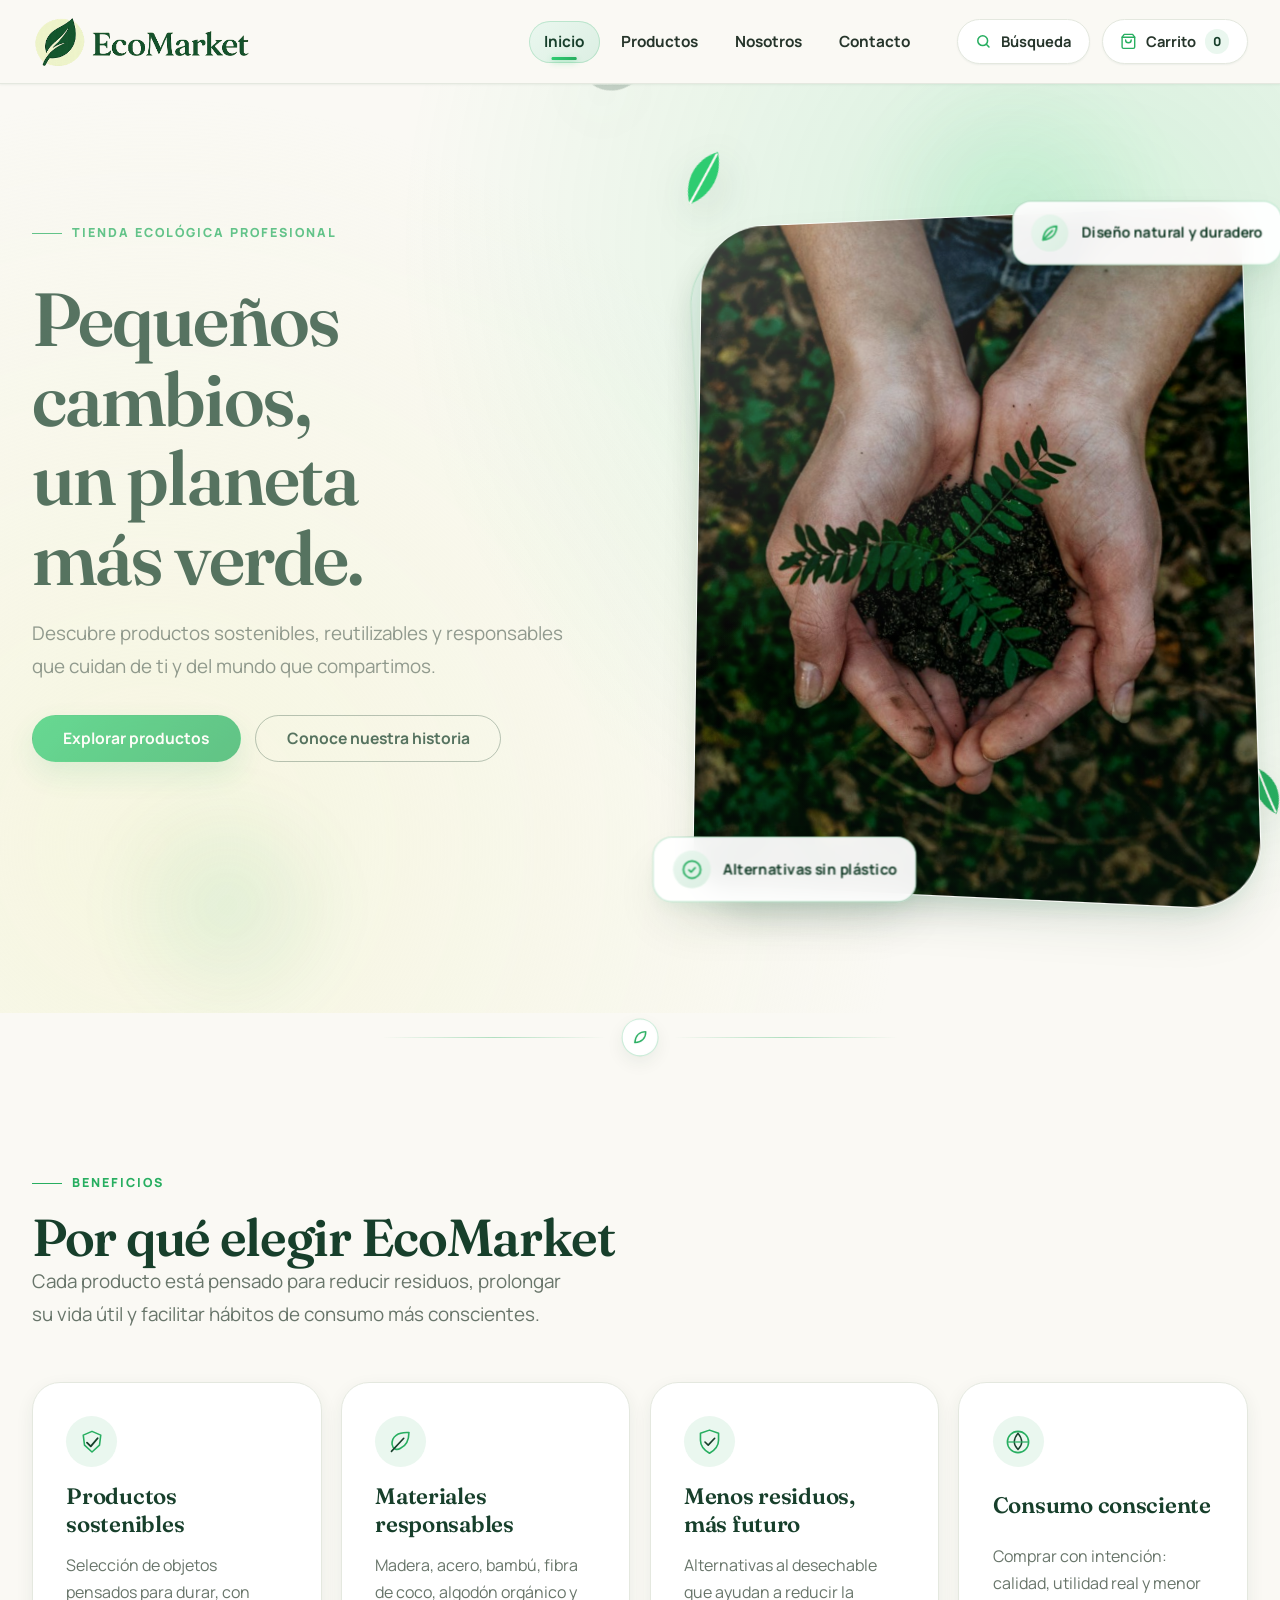
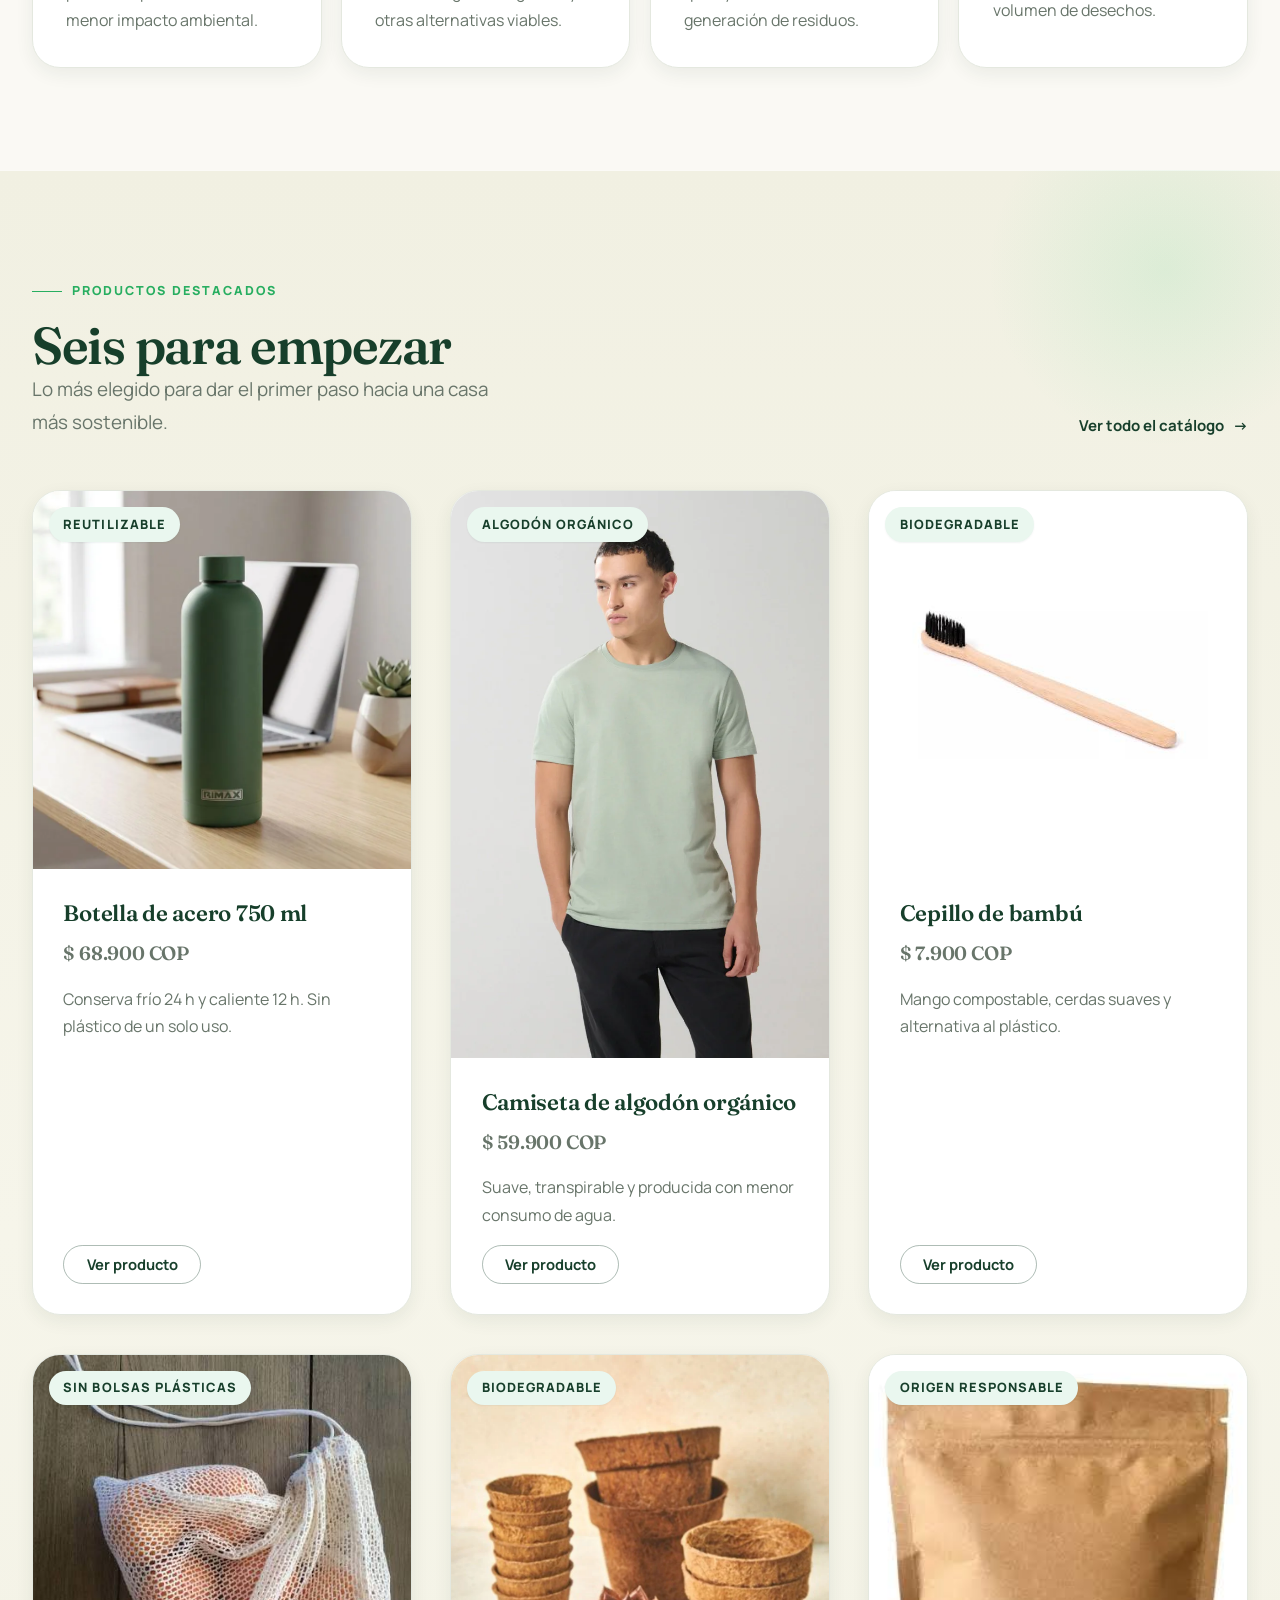
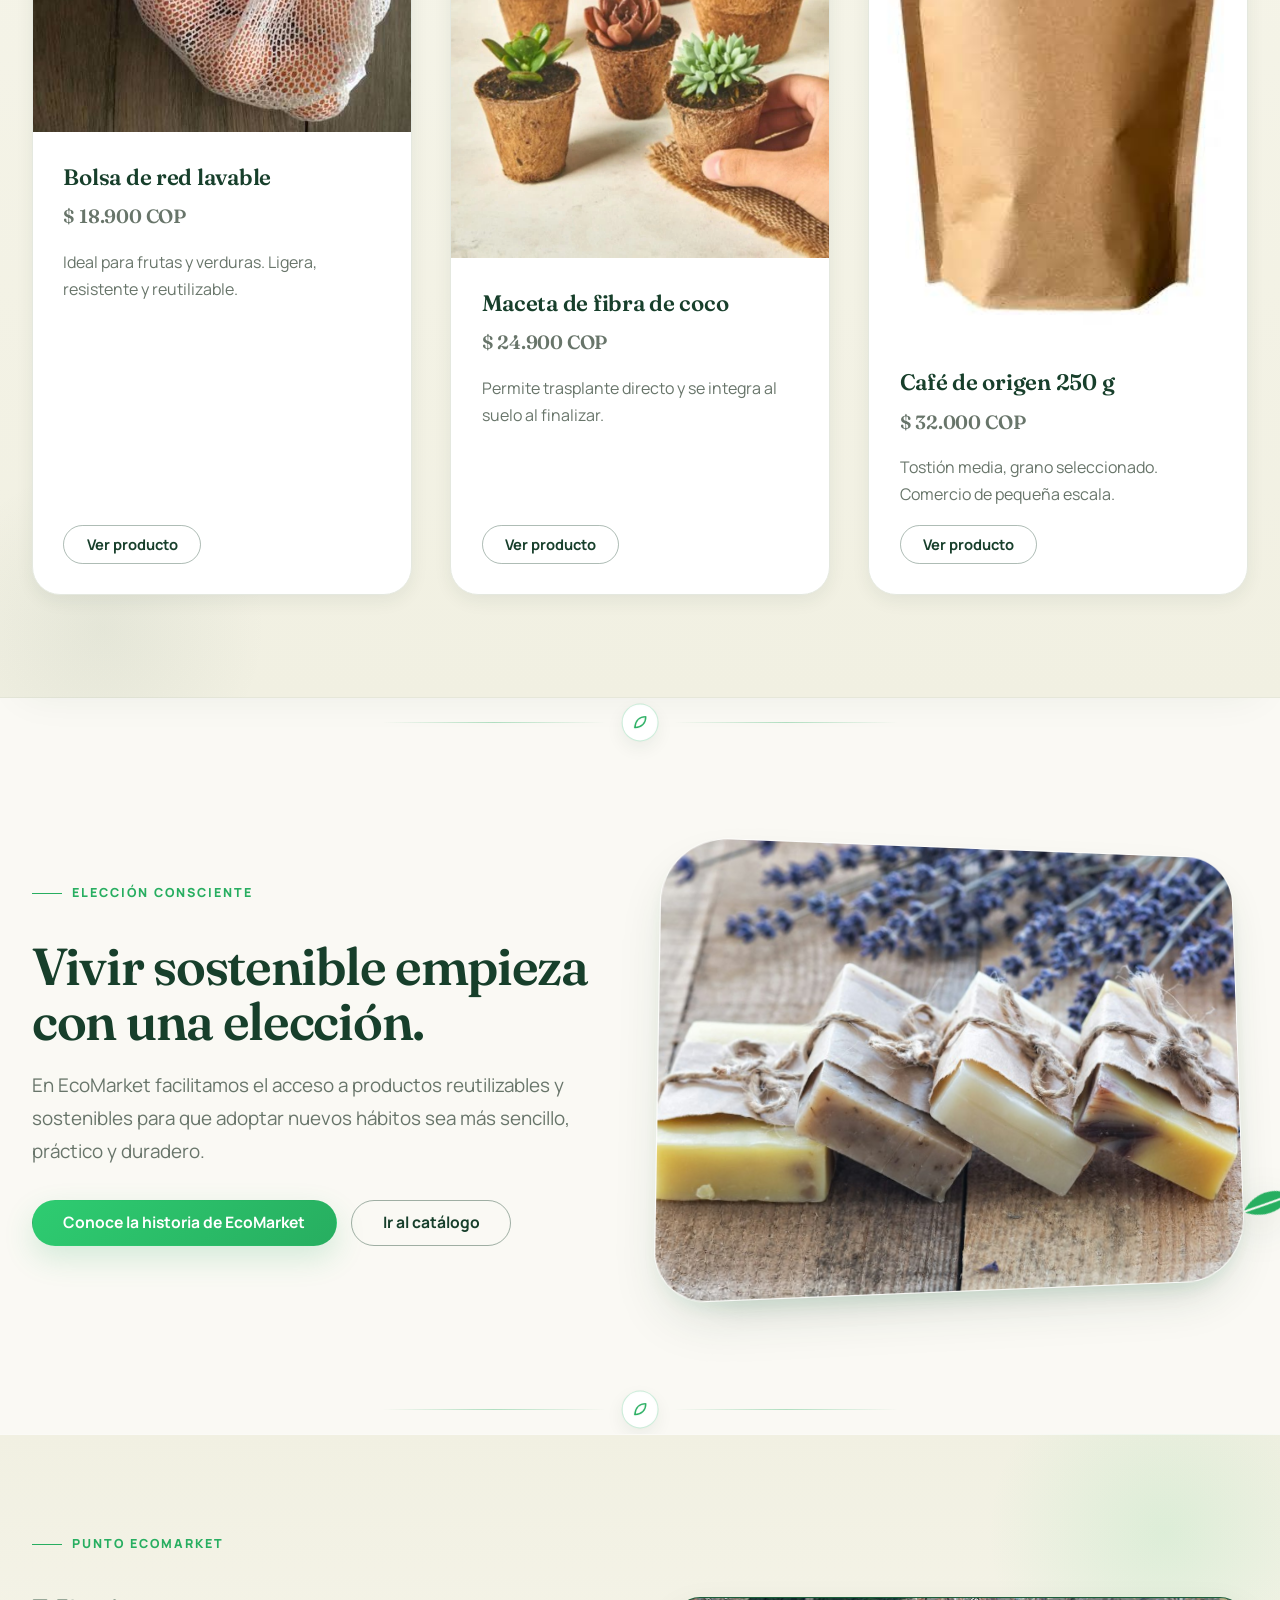
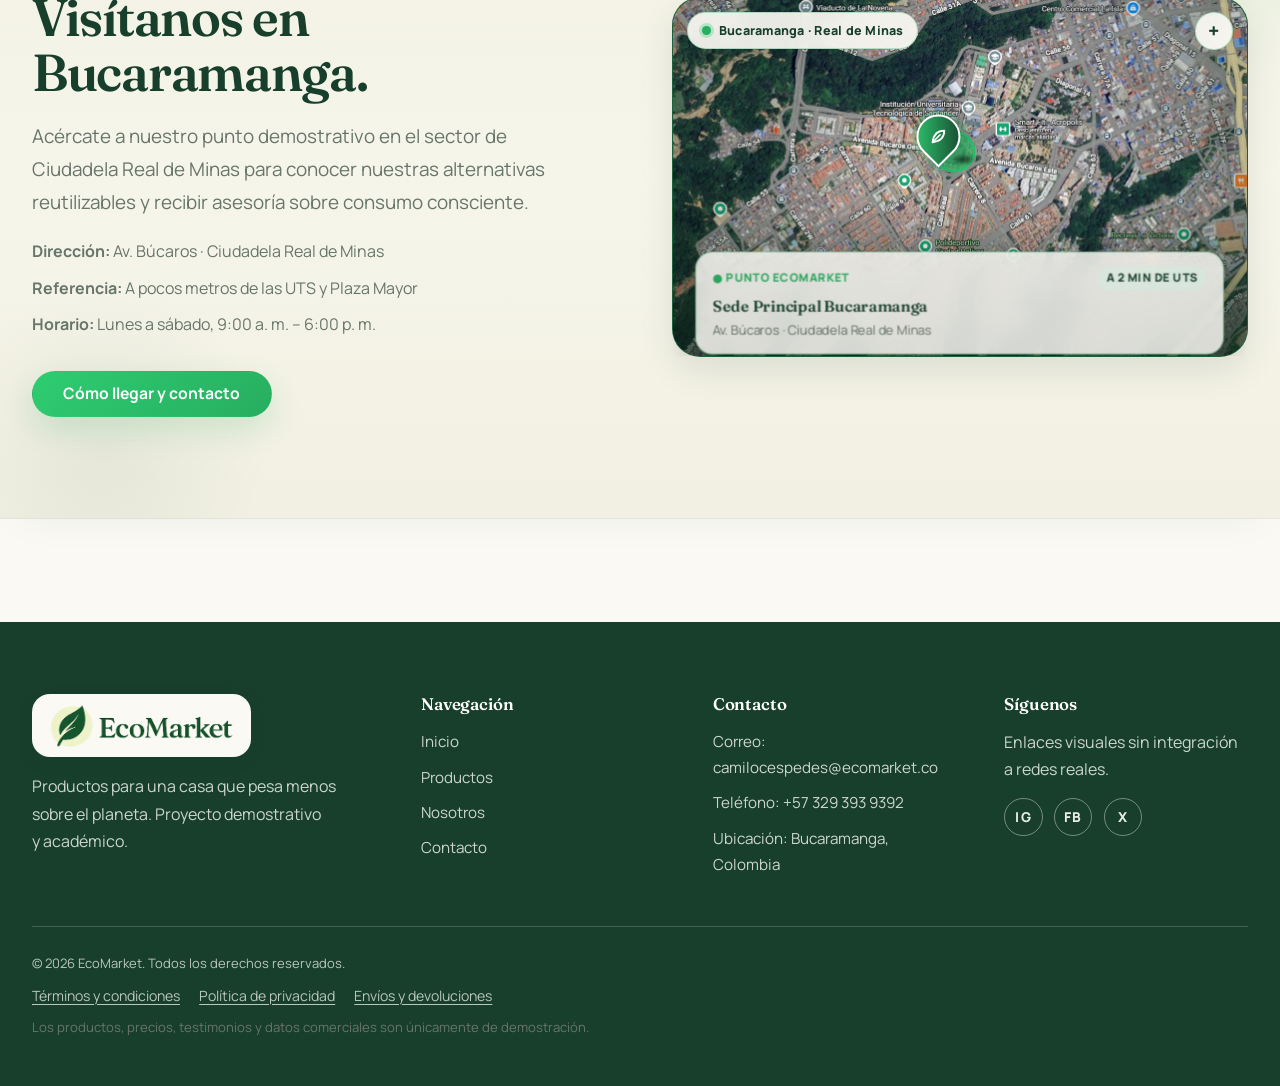
==== commit add3ffc0: "feat: actualiza el proyecto" ====
--- a/index.html
+++ b/index.html
@@ -56,9 +56,17 @@
           </ul>
           <div class="navegacion__acciones">
             <a href="#destacados" class="accion-visual" aria-label="Ir a productos destacados">
+              <svg class="accion-visual__icono" viewBox="0 0 24 24" fill="none" aria-hidden="true">
+                <circle cx="11" cy="11" r="7" stroke="currentColor" stroke-width="2.2" />
+                <path d="m20 20-3.5-3.5" stroke="currentColor" stroke-width="2.2" stroke-linecap="round" />
+              </svg>
               <span>Búsqueda</span>
             </a>
             <a href="#destacados" class="accion-visual" aria-label="Ver carrito de compras">
+              <svg class="accion-visual__icono" viewBox="0 0 24 24" fill="none" aria-hidden="true">
+                <path d="M6 2 3 6v14a2 2 0 0 0 2 2h14a2 2 0 0 0 2-2V6l-3-4H6Z" stroke="currentColor" stroke-width="2" stroke-linejoin="round" />
+                <path d="M3 6h18M16 10a4 4 0 0 1-8 0" stroke="currentColor" stroke-width="2" stroke-linecap="round" stroke-linejoin="round" />
+              </svg>
               <span>Carrito</span>
               <span class="accion-visual__punto">0</span>
             </a>
@@ -471,6 +479,104 @@
           </div>
         </div>
       </section>
+
+      <div class="separador-organico" aria-hidden="true">
+        <span class="separador-organico__hoja">
+          <svg viewBox="0 0 24 24" fill="none">
+            <path
+              d="M19 5C11 5 6 10 5 19c9-1 14-6 14-14Z"
+              stroke="currentColor"
+              stroke-width="1.8"
+              stroke-linejoin="round"
+            />
+          </svg>
+        </span>
+      </div>
+
+      <section class="seccion seccion--suave" id="ubicacion">
+        <div class="contenedor">
+          <div class="bloque-sostenible scroll-section">
+            <div class="bloque-sostenible__contenido scroll-reveal">
+              <span class="eyebrow">Punto EcoMarket</span>
+              <h2>Visítanos en Bucaramanga.</h2>
+              <p class="lead">
+                Acércate a nuestro punto demostrativo en el sector de Ciudadela Real
+                de Minas para conocer nuestras alternativas reutilizables y recibir
+                asesoría sobre consumo consciente.
+              </p>
+              <ul class="tarjeta-info__lista">
+                <li><strong>Dirección:</strong> Av. Búcaros · Ciudadela Real de Minas</li>
+                <li><strong>Referencia:</strong> A pocos metros de las UTS y Plaza Mayor</li>
+                <li><strong>Horario:</strong> Lunes a sábado, 9:00 a. m. – 6:00 p. m.</li>
+              </ul>
+              <div class="hero__acciones">
+                <a href="views/contacto.html" class="btn btn--primario">
+                  Cómo llegar y contacto
+                </a>
+              </div>
+            </div>
+            <div class="bloque-sostenible__media">
+              <div class="mapa-ilustrado" tabindex="0" aria-label="Mapa interactivo simulado de la ubicación de EcoMarket en Bucaramanga">
+                <input type="checkbox" id="mapa-zoom-inicio" class="mapa-zoom-toggle" aria-label="Alternar acercamiento del mapa" />
+
+                <div class="mapa-ilustrado__lienzo">
+                  <img
+                    class="mapa-ilustrado__img"
+                    src="img/mapa.png"
+                    alt="Vista satelital del sector Ciudadela Real de Minas en Bucaramanga"
+                    loading="lazy"
+                  />
+
+                  <span class="mapa-cobertura" aria-hidden="true"></span>
+
+                  <div class="mapa-marcador" aria-label="Punto EcoMarket: Ciudadela Real de Minas">
+                    <span class="mapa-marcador__pulso mapa-marcador__pulso--uno" aria-hidden="true"></span>
+                    <span class="mapa-marcador__pulso mapa-marcador__pulso--dos" aria-hidden="true"></span>
+                    <span class="mapa-marcador__pin">
+                      <svg viewBox="0 0 24 24" fill="none" aria-hidden="true">
+                        <path
+                          d="M19 5C11 5 6 10 5 19c9-1 14-6 14-14Z"
+                          stroke="currentColor"
+                          stroke-width="2.2"
+                          stroke-linejoin="round"
+                        />
+                        <path
+                          d="M5 19 14 10"
+                          stroke="currentColor"
+                          stroke-width="2"
+                          stroke-linecap="round"
+                        />
+                      </svg>
+                    </span>
+                    <span class="mapa-marcador__sombra" aria-hidden="true"></span>
+                  </div>
+                </div>
+
+                <div class="mapa-insignia">
+                  <span class="mapa-insignia__punto" aria-hidden="true"></span>
+                  <span>Bucaramanga · Real de Minas</span>
+                </div>
+
+                <div class="mapa-controles" aria-hidden="true">
+                  <label for="mapa-zoom-inicio" class="mapa-control" title="Acercar / Alejar vista">
+                    <span class="mapa-control__mas">+</span>
+                    <span class="mapa-control__menos">−</span>
+                  </label>
+                </div>
+
+                <div class="mapa-tarjeta">
+                  <div class="mapa-tarjeta__encabezado">
+                    <span class="mapa-tarjeta__estado">● Punto EcoMarket</span>
+                    <span class="mapa-tarjeta__distancia">A 2 min de UTS</span>
+                  </div>
+                  <strong class="mapa-tarjeta__titulo">Sede Principal Bucaramanga</strong>
+                  <p class="mapa-tarjeta__direccion">Av. Búcaros · Ciudadela Real de Minas</p>
+                </div>
+              </div>
+            </div>
+          </div>
+        </div>
+      </section>
     </main>
 
     <footer class="pie">
--- a/css/layout.css
+++ b/css/layout.css
@@ -11,9 +11,9 @@
   top: 0;
   z-index: 90;
   width: 100%;
-  background-color: rgba(250, 249, 244, 0.98);
-  backdrop-filter: blur(12px);
-  -webkit-backdrop-filter: blur(12px);
+  background-color: rgba(250, 249, 244, 0.94);
+  backdrop-filter: blur(14px);
+  -webkit-backdrop-filter: blur(14px);
   border-bottom: 1px solid var(--borde);
   box-shadow: var(--sombra-xs);
 }
@@ -88,20 +88,41 @@
 .menu-boton {
   display: inline-flex;
   align-items: center;
-  gap: 0.5rem;
-  padding: 0.5rem 0.9rem;
+  gap: 0.55rem;
+  padding: 0.55rem 1rem;
   border-radius: var(--radio-full);
   border: 1px solid var(--borde);
   background-color: var(--blanco);
   color: var(--texto);
   font-size: 0.9rem;
   font-weight: 700;
-  transition: border-color var(--transicion), background-color var(--transicion),
+  cursor: pointer;
+  box-shadow: var(--sombra-xs);
+  transition:
+    transform 300ms cubic-bezier(0.22, 1, 0.36, 1),
+    box-shadow 300ms cubic-bezier(0.22, 1, 0.36, 1),
+    border-color var(--transicion),
+    background-color var(--transicion),
     color var(--transicion);
 }
 
 .menu-boton:hover {
-  border-color: rgba(39, 174, 96, 0.6);
+  color: var(--verde-profundo);
+  border-color: rgba(39, 174, 96, 0.55);
+  background-color: var(--verde-tinte);
+  transform: translateY(-2px);
+  box-shadow: 0 8px 20px -6px rgba(39, 174, 96, 0.24);
+}
+
+.menu-boton:active {
+  transform: translateY(0) scale(0.96);
+}
+
+.menu-toggle:checked + .menu-boton {
+  background-color: var(--verde-profundo);
+  border-color: var(--verde-profundo);
+  color: var(--blanco);
+  box-shadow: 0 8px 20px -6px rgba(23, 63, 43, 0.3);
 }
 
 .menu-toggle:focus-visible + .menu-boton {
@@ -112,14 +133,40 @@
 .menu-boton__lineas {
   display: inline-flex;
   flex-direction: column;
-  gap: 0.28rem;
+  justify-content: center;
+  gap: 0.26rem;
+  width: 1.05rem;
+  height: 1.05rem;
 }
 
 .menu-boton__lineas span {
-  width: 1rem;
+  display: block;
+  width: 100%;
   height: 2px;
-  border-radius: 1px;
+  border-radius: var(--radio-full);
   background-color: currentColor;
+  transform-origin: center;
+  transition:
+    transform 320ms cubic-bezier(0.22, 1, 0.36, 1),
+    opacity 220ms ease,
+    width 280ms cubic-bezier(0.22, 1, 0.36, 1);
+}
+
+.menu-boton:hover .menu-boton__lineas span:nth-child(2) {
+  width: 72%;
+}
+
+.menu-toggle:checked + .menu-boton .menu-boton__lineas span:nth-child(1) {
+  transform: translateY(6px) rotate(45deg);
+}
+
+.menu-toggle:checked + .menu-boton .menu-boton__lineas span:nth-child(2) {
+  opacity: 0;
+  transform: scaleX(0);
+}
+
+.menu-toggle:checked + .menu-boton .menu-boton__lineas span:nth-child(3) {
+  transform: translateY(-6px) rotate(-45deg);
 }
 
 @media (min-width: 64rem) {
@@ -129,94 +176,265 @@
 }
 
 /* Navegación */
+@keyframes menu-movil-entrar {
+  from {
+    opacity: 0;
+    transform: translateY(-10px);
+  }
+  to {
+    opacity: 1;
+    transform: translateY(0);
+  }
+}
+
 .navegacion {
   display: none;
   flex-basis: 100%;
   flex-direction: column;
   gap: 1rem;
-  padding-block: 0.5rem 1rem;
+  padding-block: 0.75rem 1.1rem;
   border-top: 1px solid var(--borde);
 }
 
 .menu-toggle:checked ~ .navegacion {
   display: flex;
+  animation: menu-movil-entrar 320ms cubic-bezier(0.22, 1, 0.36, 1) both;
 }
 
 .navegacion__lista {
   display: flex;
   flex-direction: column;
-  gap: 0.2rem;
+  gap: 0.3rem;
 }
 
 .navegacion__enlace {
+  position: relative;
+  isolation: isolate;
   display: inline-flex;
   align-items: center;
-  padding: 0.6rem 0.2rem;
-  border-radius: var(--radio-sm);
-  font-size: 0.98rem;
+  padding: 0.55rem 0.95rem;
+  border-radius: var(--radio-full);
+  font-size: 0.96rem;
   font-weight: 700;
   color: var(--texto);
-  transition: color var(--transicion), background-color var(--transicion);
+  transition:
+    color 280ms cubic-bezier(0.22, 1, 0.36, 1),
+    transform 280ms cubic-bezier(0.22, 1, 0.36, 1);
+}
+
+/* Cápsula suave de fondo que se expande con efecto elástico */
+.navegacion__enlace::before {
+  content: "";
+  position: absolute;
+  inset: 0;
+  z-index: -1;
+  border-radius: var(--radio-full);
+  background: linear-gradient(
+    135deg,
+    rgba(46, 204, 113, 0.15) 0%,
+    rgba(39, 174, 96, 0.06) 100%
+  );
+  opacity: 0;
+  transform: scale(0.84);
+  transition:
+    opacity 280ms cubic-bezier(0.22, 1, 0.36, 1),
+    transform 340ms cubic-bezier(0.34, 1.56, 0.64, 1),
+    box-shadow 280ms ease;
+}
+
+/* Barra inferior luminosa que crece desde el centro */
+.navegacion__enlace::after {
+  content: "";
+  position: absolute;
+  left: 50%;
+  bottom: 0.2rem;
+  width: calc(100% - 1.8rem);
+  height: 2.5px;
+  border-radius: var(--radio-full);
+  background: linear-gradient(90deg, var(--verde) 0%, var(--verde-oscuro) 100%);
+  box-shadow: 0 2px 8px rgba(46, 204, 113, 0.45);
+  transform: translateX(-50%) scaleX(0);
+  transform-origin: center;
+  opacity: 0;
+  transition:
+    transform 340ms cubic-bezier(0.22, 1, 0.36, 1),
+    opacity 260ms ease;
 }
 
 .navegacion__enlace:hover {
   color: var(--verde-profundo);
+  transform: translateY(-2px);
+}
+
+.navegacion__enlace:hover::before {
+  opacity: 1;
+  transform: scale(1);
+}
+
+.navegacion__enlace:hover::after {
+  transform: translateX(-50%) scaleX(0.75);
+  opacity: 1;
+}
+
+.navegacion__enlace:active {
+  transform: translateY(0) scale(0.96);
 }
 
 .navegacion__enlace[aria-current="page"] {
   color: var(--verde-profundo);
-  position: relative;
+}
+
+.navegacion__enlace[aria-current="page"]::before {
+  opacity: 1;
+  transform: scale(1);
+  background: linear-gradient(
+    135deg,
+    var(--verde-tinte) 0%,
+    var(--verde-tinte-2) 100%
+  );
+  box-shadow: inset 0 0 0 1px rgba(39, 174, 96, 0.22);
 }
 
 .navegacion__enlace[aria-current="page"]::after {
-  content: "";
-  position: absolute;
-  left: 0.2rem;
-  bottom: 0.3rem;
-  width: 1.6rem;
-  height: 2px;
-  border-radius: 1px;
-  background-color: var(--verde);
-}
-
+  transform: translateX(-50%) scaleX(0.6);
+  opacity: 1;
+}
+
+.navegacion__enlace[aria-current="page"]:hover::after {
+  transform: translateX(-50%) scaleX(0.88);
+}
+
+/* Botones de acción en el navbar (Búsqueda, Carrito, Ir al catálogo) */
 .navegacion__acciones {
   display: flex;
   flex-wrap: wrap;
   align-items: center;
-  gap: 0.8rem;
+  gap: 0.75rem;
 }
 
 .accion-visual {
+  position: relative;
+  isolation: isolate;
+  overflow: hidden;
   display: inline-flex;
   align-items: center;
-  gap: 0.5rem;
-  padding: 0.55rem 0.95rem;
+  gap: 0.55rem;
+  padding: 0.55rem 1.1rem;
   border-radius: var(--radio-full);
   border: 1px solid var(--borde);
   background-color: var(--blanco);
-  color: var(--texto-suave);
+  color: var(--texto);
   font-size: 0.92rem;
   font-weight: 700;
-  transition: color var(--transicion), border-color var(--transicion),
-    background-color var(--transicion);
+  box-shadow: var(--sombra-xs);
+  transition:
+    color 300ms cubic-bezier(0.22, 1, 0.36, 1),
+    border-color 300ms cubic-bezier(0.22, 1, 0.36, 1),
+    transform 320ms cubic-bezier(0.34, 1.56, 0.64, 1),
+    box-shadow 320ms cubic-bezier(0.22, 1, 0.36, 1);
+}
+
+/* Relleno orgánico progresivo desde abajo */
+.accion-visual::before {
+  content: "";
+  position: absolute;
+  inset: 0;
+  z-index: -2;
+  background: linear-gradient(
+    135deg,
+    var(--verde-tinte) 0%,
+    var(--verde-tinte-2) 100%
+  );
+  opacity: 0;
+  transform: translateY(102%);
+  transition:
+    transform 340ms cubic-bezier(0.22, 1, 0.36, 1),
+    opacity 280ms ease;
+}
+
+/* Destello diagonal sutil al pasar el cursor */
+.accion-visual::after {
+  content: "";
+  position: absolute;
+  inset: 0;
+  z-index: -1;
+  background: linear-gradient(
+    115deg,
+    transparent 20%,
+    rgba(255, 255, 255, 0.75) 50%,
+    transparent 80%
+  );
+  transform: translateX(-130%);
+  transition: transform 520ms cubic-bezier(0.22, 1, 0.36, 1);
+  pointer-events: none;
 }
 
 .accion-visual:hover {
   color: var(--verde-profundo);
-  border-color: rgba(39, 174, 96, 0.7);
+  border-color: rgba(39, 174, 96, 0.65);
+  transform: translateY(-2.5px);
+  box-shadow:
+    0 10px 24px -6px rgba(39, 174, 96, 0.24),
+    0 4px 10px -4px rgba(23, 63, 43, 0.08);
+}
+
+.accion-visual:hover::before {
+  opacity: 1;
+  transform: translateY(0);
+}
+
+.accion-visual:hover::after {
+  transform: translateX(130%);
+}
+
+.accion-visual:active {
+  transform: translateY(0) scale(0.96);
+  box-shadow: var(--sombra-xs);
+}
+
+.accion-visual__icono {
+  width: 1.05rem;
+  height: 1.05rem;
+  color: var(--verde-oscuro);
+  flex-shrink: 0;
+  transition:
+    transform 340ms cubic-bezier(0.34, 1.56, 0.64, 1),
+    color 280ms ease;
+}
+
+.accion-visual:hover .accion-visual__icono {
+  color: var(--verde-profundo);
+  transform: scale(1.16) rotate(-8deg);
+}
+
+.accion-visual:hover .accion-visual__icono--flecha {
+  transform: translateX(3.5px) scale(1.08);
 }
 
 .accion-visual__punto {
   display: inline-flex;
   align-items: center;
   justify-content: center;
-  min-width: 1.6rem;
-  height: 1.6rem;
+  min-width: 1.55rem;
+  height: 1.55rem;
   padding-inline: 0.4rem;
   border-radius: var(--radio-full);
   background-color: var(--verde-tinte);
   color: var(--verde-profundo);
-  font-size: 0.8rem;
+  font-size: 0.78rem;
+  font-weight: 800;
+  transition:
+    transform 360ms cubic-bezier(0.34, 1.56, 0.64, 1),
+    background-color 280ms ease,
+    color 280ms ease,
+    box-shadow 280ms ease;
+}
+
+.accion-visual:hover .accion-visual__punto {
+  background-color: var(--verde-oscuro);
+  color: var(--blanco);
+  transform: scale(1.14) rotate(-6deg);
+  box-shadow: 0 4px 10px rgba(39, 174, 96, 0.35);
 }
 
 @media (min-width: 64rem) {
@@ -226,7 +444,7 @@
     flex-direction: row;
     align-items: center;
     justify-content: flex-end;
-    gap: 2rem;
+    gap: 1.4rem;
     flex: 1;
     padding: 0;
     border-top: 0;
@@ -234,19 +452,16 @@
 
   .navegacion__lista {
     flex-direction: row;
-    gap: 1.6rem;
+    align-items: center;
+    gap: 0.4rem;
   }
 
   .navegacion__enlace {
-    padding: 0.4rem 0;
-  }
-
-  .navegacion__enlace[aria-current="page"]::after {
-    left: 0;
+    padding: 0.5rem 0.95rem;
   }
 
   .navegacion__acciones {
-    margin-left: 1rem;
+    margin-left: 0.6rem;
   }
 }
 
--- a/css/components.css
+++ b/css/components.css
@@ -1194,28 +1194,429 @@
 }
 
 /* --------------------------------------------------------------------------
-   15. Mapa ilustrado
+   15. Mapa interactivo simulado (100% HTML y CSS)
    -------------------------------------------------------------------------- */
+@keyframes pulso-radar-mapa {
+  0% {
+    transform: translate(-50%, -50%) scale(0.55);
+    opacity: 0.9;
+  }
+  75% {
+    transform: translate(-50%, -50%) scale(2.45);
+    opacity: 0;
+  }
+  100% {
+    transform: translate(-50%, -50%) scale(2.45);
+    opacity: 0;
+  }
+}
+
+@keyframes flotar-pin-mapa {
+  0%,
+  100% {
+    transform: translate(-50%, -100%) translateY(0);
+  }
+  50% {
+    transform: translate(-50%, -100%) translateY(-6px);
+  }
+}
+
+@keyframes sombra-pin-mapa {
+  0%,
+  100% {
+    transform: translate(-50%, -50%) scale(1);
+    opacity: 0.45;
+  }
+  50% {
+    transform: translate(-50%, -50%) scale(0.75);
+    opacity: 0.25;
+  }
+}
+
+@keyframes girar-cobertura-mapa {
+  from {
+    transform: translate(-50%, -50%) rotate(0deg);
+  }
+  to {
+    transform: translate(-50%, -50%) rotate(360deg);
+  }
+}
+
 .mapa-ilustrado {
+  position: relative;
+  isolation: isolate;
   border-radius: var(--radio-lg);
   overflow: clip;
-  border: 1px solid var(--borde);
-  box-shadow: var(--sombra-sm);
-  transition: transform var(--transicion-3d), box-shadow var(--transicion-3d);
-}
-
-@media (hover: hover) and (pointer: fine) {
-  .mapa-ilustrado:hover {
-    transform: perspective(900px) rotateX(2deg) translateY(-4px);
-    box-shadow: var(--sombra-3d);
-  }
-}
-
-.mapa-ilustrado img {
+  border: 1px solid rgba(39, 174, 96, 0.3);
+  background-color: var(--verde-profundo);
+  box-shadow: var(--sombra-md);
+  aspect-ratio: 16 / 10;
+  cursor: pointer;
+  user-select: none;
+  transition:
+    transform 420ms cubic-bezier(0.22, 1, 0.36, 1),
+    box-shadow 420ms cubic-bezier(0.22, 1, 0.36, 1),
+    border-color 300ms ease;
+}
+
+.mapa-ilustrado::after {
+  content: "";
+  position: absolute;
+  inset: 0;
+  z-index: 1;
+  background:
+    radial-gradient(circle at 49% 43%, transparent 25%, rgba(15, 38, 25, 0.32) 100%),
+    linear-gradient(to top, rgba(15, 38, 25, 0.55) 0%, transparent 42%);
+  pointer-events: none;
+  transition: opacity 420ms ease;
+}
+
+.mapa-zoom-toggle {
+  position: absolute;
+  width: 1px;
+  height: 1px;
+  padding: 0;
+  margin: -1px;
+  overflow: hidden;
+  clip: rect(0 0 0 0);
+  clip-path: inset(50%);
+  white-space: nowrap;
+  border: 0;
+}
+
+.mapa-ilustrado__lienzo {
+  position: relative;
+  width: 100%;
+  height: 100%;
+  transform-origin: 49% 43%;
+  transition:
+    transform 650ms cubic-bezier(0.22, 1, 0.36, 1),
+    filter 500ms ease;
+}
+
+.mapa-ilustrado__img {
   width: 100%;
   height: 100%;
   object-fit: cover;
-  aspect-ratio: 4 / 3;
+  object-position: center;
+  filter: saturate(0.95) contrast(1.02);
+  transition: filter 500ms ease;
+}
+
+/* Zona de cobertura circular que aparece al pasar el mouse */
+.mapa-cobertura {
+  position: absolute;
+  top: 43%;
+  left: 49%;
+  width: 7.5rem;
+  height: 7.5rem;
+  border-radius: 50%;
+  border: 1.5px dashed rgba(46, 204, 113, 0.85);
+  background: radial-gradient(
+    circle,
+    rgba(46, 204, 113, 0.22) 0%,
+    rgba(46, 204, 113, 0.04) 70%,
+    transparent 100%
+  );
+  transform: translate(-50%, -50%) scale(0.4);
+  opacity: 0;
+  pointer-events: none;
+  transition:
+    opacity 380ms ease,
+    width 480ms cubic-bezier(0.22, 1, 0.36, 1),
+    height 480ms cubic-bezier(0.22, 1, 0.36, 1);
+  animation: girar-cobertura-mapa 18s linear infinite;
+}
+
+/* Marcador principal (Pin + ondas de radar + sombra) */
+.mapa-marcador {
+  position: absolute;
+  top: 43%;
+  left: 49%;
+  z-index: 3;
+  width: 0;
+  height: 0;
+}
+
+.mapa-marcador__pulso {
+  position: absolute;
+  top: 0;
+  left: 0;
+  width: 2.6rem;
+  height: 2.6rem;
+  border-radius: 50%;
+  background-color: rgba(46, 204, 113, 0.45);
+  border: 2px solid var(--verde);
+  transform: translate(-50%, -50%);
+  pointer-events: none;
+  animation: pulso-radar-mapa 2.6s cubic-bezier(0.22, 1, 0.36, 1) infinite;
+}
+
+.mapa-marcador__pulso--dos {
+  animation-delay: 1.3s;
+}
+
+.mapa-marcador__pin {
+  position: absolute;
+  top: 0;
+  left: 0;
+  display: inline-flex;
+  align-items: center;
+  justify-content: center;
+  width: 2.75rem;
+  height: 2.75rem;
+  border-radius: 50% 50% 50% 0;
+  background: linear-gradient(135deg, var(--verde) 0%, var(--verde-profundo) 100%);
+  color: var(--blanco);
+  border: 2.5px solid var(--blanco);
+  box-shadow:
+    0 10px 24px rgba(23, 63, 43, 0.45),
+    0 0 0 4px rgba(46, 204, 113, 0.25);
+  transform: translate(-50%, -100%) rotate(-45deg);
+  transform-origin: bottom center;
+  animation: flotar-pin-mapa 3s ease-in-out infinite;
+  transition:
+    transform 380ms cubic-bezier(0.34, 1.56, 0.64, 1),
+    box-shadow 380ms ease,
+    background 300ms ease;
+}
+
+/* Sobrescribimos la rotación dentro del keyframe manteniendo la gota invertida */
+@keyframes flotar-pin-mapa {
+  0%,
+  100% {
+    transform: translate(-50%, -100%) translateY(0) rotate(-45deg);
+  }
+  50% {
+    transform: translate(-50%, -100%) translateY(-7px) rotate(-45deg);
+  }
+}
+
+.mapa-marcador__pin svg {
+  width: 1.25rem;
+  height: 1.25rem;
+  transform: rotate(45deg);
+}
+
+.mapa-marcador__sombra {
+  position: absolute;
+  top: 4px;
+  left: 0;
+  width: 1.2rem;
+  height: 0.45rem;
+  border-radius: 50%;
+  background-color: rgba(10, 28, 18, 0.65);
+  filter: blur(2px);
+  animation: sombra-pin-mapa 3s ease-in-out infinite;
+}
+
+/* Insignia superior izquierda */
+.mapa-insignia {
+  position: absolute;
+  top: 0.9rem;
+  left: 0.9rem;
+  z-index: 4;
+  display: inline-flex;
+  align-items: center;
+  gap: 0.5rem;
+  padding: 0.42rem 0.85rem;
+  border-radius: var(--radio-full);
+  background-color: rgba(250, 249, 244, 0.92);
+  backdrop-filter: blur(10px);
+  -webkit-backdrop-filter: blur(10px);
+  border: 1px solid rgba(39, 174, 96, 0.3);
+  box-shadow: var(--sombra-sm);
+  color: var(--verde-profundo);
+  font-size: 0.78rem;
+  font-weight: 800;
+  letter-spacing: 0.02em;
+  transition:
+    transform 320ms cubic-bezier(0.22, 1, 0.36, 1),
+    background-color 280ms ease;
+}
+
+.mapa-insignia__punto {
+  width: 0.55rem;
+  height: 0.55rem;
+  border-radius: 50%;
+  background-color: var(--verde-oscuro);
+  box-shadow: 0 0 0 3px rgba(46, 204, 113, 0.28);
+}
+
+/* Botón interactivo de Zoom (+ / -) con checkbox CSS */
+.mapa-controles {
+  position: absolute;
+  top: 0.9rem;
+  right: 0.9rem;
+  z-index: 4;
+}
+
+.mapa-control {
+  display: inline-flex;
+  align-items: center;
+  justify-content: center;
+  width: 2.35rem;
+  height: 2.35rem;
+  border-radius: 50%;
+  background-color: rgba(250, 249, 244, 0.94);
+  backdrop-filter: blur(10px);
+  -webkit-backdrop-filter: blur(10px);
+  border: 1px solid rgba(39, 174, 96, 0.35);
+  box-shadow: var(--sombra-sm);
+  color: var(--verde-profundo);
+  font-size: 1.25rem;
+  font-weight: 800;
+  line-height: 1;
+  cursor: pointer;
+  transition:
+    transform 280ms cubic-bezier(0.34, 1.56, 0.64, 1),
+    background-color 240ms ease,
+    color 240ms ease,
+    box-shadow 240ms ease;
+}
+
+.mapa-control:hover {
+  background-color: var(--verde-profundo);
+  color: var(--blanco);
+  transform: scale(1.1);
+  box-shadow: 0 8px 18px rgba(23, 63, 43, 0.28);
+}
+
+.mapa-control__menos {
+  display: none;
+}
+
+.mapa-zoom-toggle:checked ~ .mapa-controles .mapa-control {
+  background-color: var(--verde-oscuro);
+  color: var(--blanco);
+  border-color: var(--verde-oscuro);
+}
+
+.mapa-zoom-toggle:checked ~ .mapa-controles .mapa-control__mas {
+  display: none;
+}
+
+.mapa-zoom-toggle:checked ~ .mapa-controles .mapa-control__menos {
+  display: inline;
+}
+
+/* Tarjeta inferior flotante de ubicación */
+.mapa-tarjeta {
+  position: absolute;
+  left: 0.9rem;
+  right: 0.9rem;
+  bottom: 0.9rem;
+  z-index: 4;
+  display: grid;
+  gap: 0.2rem;
+  padding: 0.85rem 1.05rem;
+  border-radius: var(--radio);
+  background-color: rgba(250, 249, 244, 0.95);
+  backdrop-filter: blur(12px);
+  -webkit-backdrop-filter: blur(12px);
+  border: 1px solid rgba(39, 174, 96, 0.35);
+  box-shadow: 0 14px 32px rgba(15, 38, 25, 0.28);
+  transform: translateY(14px) scale(0.97);
+  opacity: 0.88;
+  transition:
+    transform 420ms cubic-bezier(0.22, 1, 0.36, 1),
+    opacity 320ms ease,
+    box-shadow 420ms ease,
+    border-color 320ms ease;
+}
+
+.mapa-tarjeta__encabezado {
+  display: flex;
+  align-items: center;
+  justify-content: space-between;
+  gap: 0.5rem;
+  font-size: 0.74rem;
+  font-weight: 800;
+  text-transform: uppercase;
+  letter-spacing: 0.06em;
+}
+
+.mapa-tarjeta__estado {
+  color: var(--verde-oscuro);
+}
+
+.mapa-tarjeta__distancia {
+  padding: 0.15rem 0.55rem;
+  border-radius: var(--radio-full);
+  background-color: var(--verde-tinte);
+  color: var(--verde-profundo);
+}
+
+.mapa-tarjeta__titulo {
+  color: var(--verde-profundo);
+  font-family: var(--fuente-titulo);
+  font-size: 1rem;
+  font-weight: 600;
+}
+
+.mapa-tarjeta__direccion {
+  color: var(--texto-suave);
+  font-size: 0.83rem;
+  line-height: 1.35;
+}
+
+/* Interactividad al pasar el mouse o enfocar el mapa */
+.mapa-ilustrado:hover,
+.mapa-ilustrado:focus-within {
+  border-color: rgba(39, 174, 96, 0.75);
+  box-shadow: var(--sombra-3d-hover);
+  transform: translateY(-4px);
+}
+
+.mapa-ilustrado:hover .mapa-ilustrado__lienzo,
+.mapa-ilustrado:focus-within .mapa-ilustrado__lienzo {
+  transform: scale(1.15);
+}
+
+.mapa-ilustrado:hover .mapa-ilustrado__img,
+.mapa-ilustrado:focus-within .mapa-ilustrado__img {
+  filter: saturate(1.12) contrast(1.05);
+}
+
+.mapa-ilustrado:hover .mapa-cobertura,
+.mapa-ilustrado:focus-within .mapa-cobertura {
+  opacity: 1;
+  width: 8.5rem;
+  height: 8.5rem;
+}
+
+.mapa-ilustrado:hover .mapa-marcador__pin,
+.mapa-ilustrado:focus-within .mapa-marcador__pin {
+  background: linear-gradient(135deg, var(--verde) 0%, var(--verde-oscuro) 100%);
+  box-shadow:
+    0 14px 28px rgba(23, 63, 43, 0.5),
+    0 0 0 6px rgba(46, 204, 113, 0.35);
+}
+
+.mapa-ilustrado:hover .mapa-tarjeta,
+.mapa-ilustrado:focus-within .mapa-tarjeta {
+  transform: translateY(0) scale(1);
+  opacity: 1;
+  border-color: rgba(39, 174, 96, 0.65);
+  box-shadow: 0 18px 38px rgba(15, 38, 25, 0.36);
+}
+
+.mapa-ilustrado:hover .mapa-insignia,
+.mapa-ilustrado:focus-within .mapa-insignia {
+  transform: translateY(-2px);
+  background-color: var(--blanco);
+}
+
+/* Zoom adicional al pulsar el botón + (checkbox CSS) */
+.mapa-zoom-toggle:checked ~ .mapa-ilustrado__lienzo,
+.mapa-ilustrado:hover .mapa-zoom-toggle:checked ~ .mapa-ilustrado__lienzo {
+  transform: scale(1.42);
+}
+
+.mapa-zoom-toggle:checked ~ .mapa-ilustrado__lienzo .mapa-cobertura {
+  opacity: 1;
+  width: 9.5rem;
+  height: 9.5rem;
 }
 
 /* --------------------------------------------------------------------------
--- a/css/animations.css
+++ b/css/animations.css
@@ -341,8 +341,7 @@
 
     /* D. Imágenes con profundidad durante el scroll (.scroll-image) */
     .scroll-image,
-    .bloque-sostenible__marco img,
-    .mapa-ilustrado img {
+    .bloque-sostenible__marco img {
       animation: depth-image-pan linear both;
       animation-timeline: view();
       animation-range: entry 0% exit 100%;
